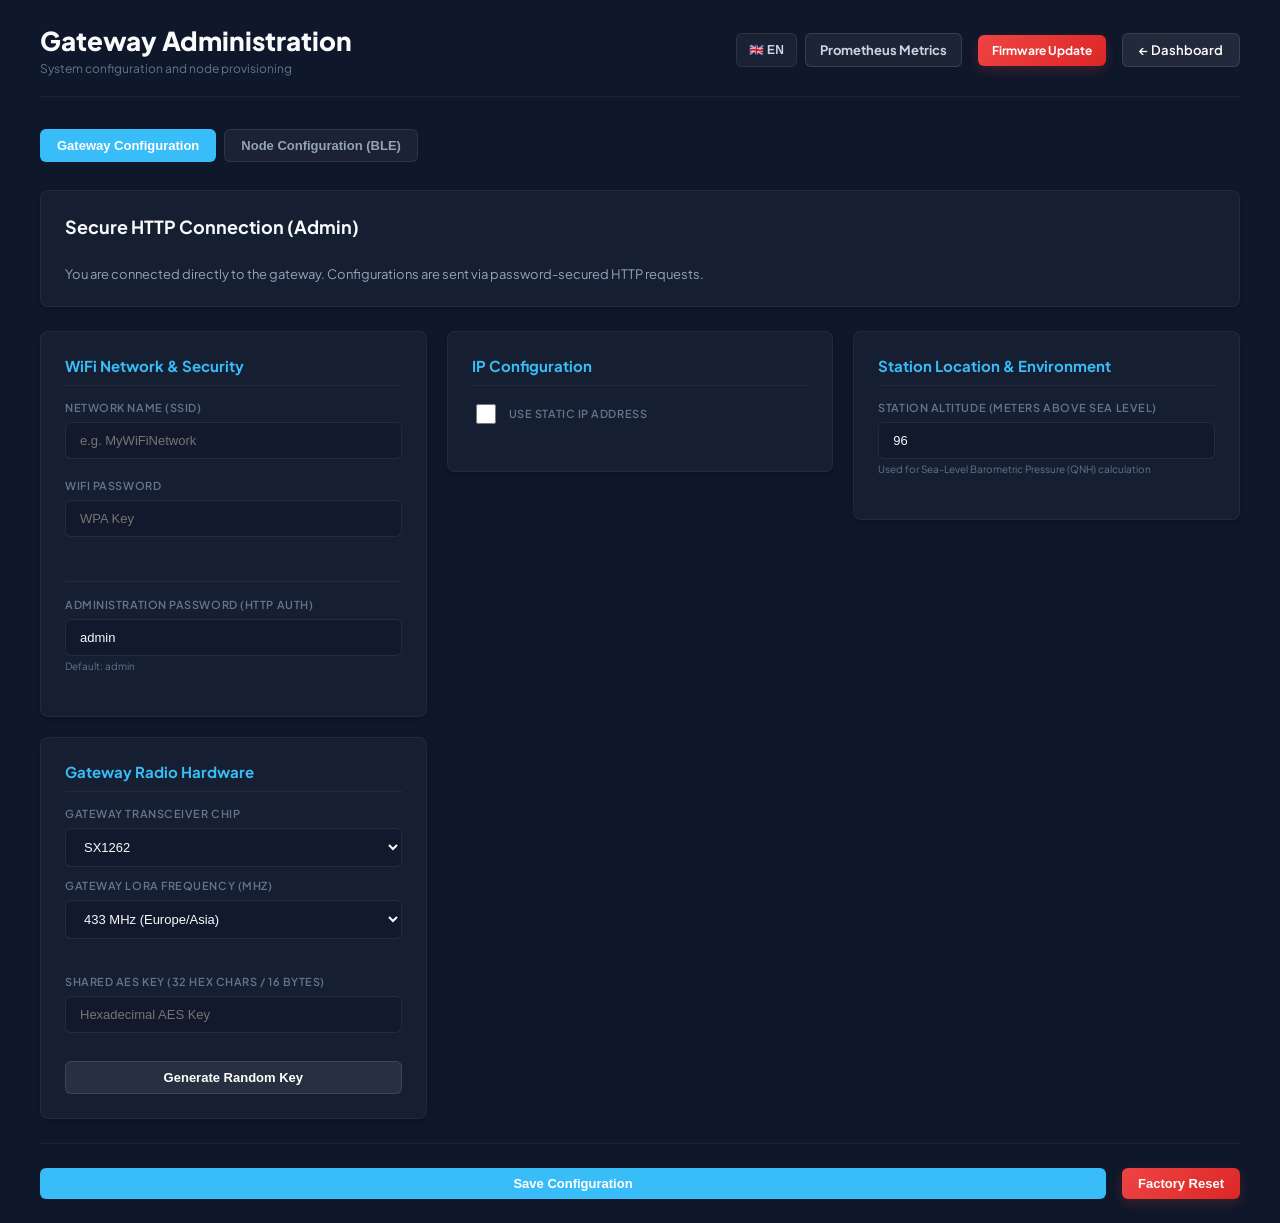
==== lora-gw/html/admin.html @ de44dc2b "refactor: overhaul LoRa gateway web interface and optimize node communication handling" ====
<!DOCTYPE html>
<html lang="en">
<head>
  <meta charset="UTF-8">
  <meta name="viewport" content="width=device-width, initial-scale=1.0">
  <title>Administration - LoRa Gateway</title>
  <link rel="stylesheet" href="style.css">
</head>
<body>
  <div class="container">
    <header>
      <div>
        <h1 data-i18n="admin_title">Gateway Administration</h1>
        <div style="font-size:12px; color:#64748b; margin-top:4px;" data-i18n="admin_subtitle">System configuration and node provisioning</div>
      </div>
      <div style="display:flex; align-items:center; gap:8px;">
        <button id="lang-toggle" class="btn-lang-toggle" title="Switch Language" onclick="toggleLanguage()">🇫🇷 FR</button>
        <a href="/metrics" class="btn-metrics" data-i18n="btn_metrics">Prometheus Metrics</a>
        <a href="/update" class="btn-update" data-i18n="btn_ota">Firmware Update</a>
        <a href="/" class="btn btn-secondary" style="margin-left:8px;" data-i18n="btn_back_dash">← Dashboard</a>
      </div>
    </header>

    <!-- Tab Navigation -->
    <div class="tabs">
      <button class="tab-btn active" id="tab-btn-gw-config" onclick="switchTab('gw-config')" data-i18n="tab_gw_config">Gateway Configuration</button>
      <button class="tab-btn" id="tab-btn-ble" onclick="switchTab('ble')" data-i18n="tab_node_config">Node Configuration (BLE)</button>
    </div>

    <!-- Gateway Configuration Tab -->
    <div id="tab-gw-config" class="tab-content active">
      <div id="gw-ble-security-notice" class="alert-notice hidden">
        <strong data-i18n="ble_notice_title">⚠️ Bluetooth disabled by browser (Security)</strong><br>
        <span data-i18n="ble_notice_desc">The browser requires a secure connection (HTTPS or localhost) to allow Bluetooth.<br>
        To use local BLE, open this page locally (double-click) or access the local IP via HTTP.</span>
      </div>

      <div id="gw-ble-container" style="margin-bottom: 24px;">
        <!-- BLE Gateway Connection -->
        <div class="stat-card">
          <h2 style="margin-top:0; font-size: 18px; font-weight: 700;" data-i18n="gw_ble_title">Bluetooth Low Energy Connection (Gateway)</h2>
          <p style="font-size: 13px; color: #94a3b8; margin-bottom: 16px;" data-i18n="gw_ble_desc">
            Put the gateway into config mode (press the BOOT button or start it without config; the blue LED will start flashing), then connect via local BLE below.
          </p>
          <div style="display: flex; gap: 16px; align-items: center;">
            <button type="button" class="btn" id="btn-gw-connect" data-i18n="btn_connect_gw">Connect to Gateway</button>
            <div style="display: flex; align-items: center; gap: 8px; font-size: 14px;">
              <span id="gw-status-dot" class="dot offline"></span>
              <span id="gw-status-text" style="font-weight:600; color:#ef4444;" data-i18n="status_disconnected">Disconnected</span>
            </div>
          </div>
        </div>
      </div>

      <!-- Gateway Configuration Form -->
      <form id="gw-config-form" class="hidden">
        <div id="gw-loading-banner" class="loading-banner hidden">
          <svg class="spinner-icon" viewBox="0 0 24 24" fill="none" stroke="currentColor" stroke-width="2.5" stroke-linecap="round" stroke-linejoin="round">
            <line x1="12" y1="2" x2="12" y2="6"/>
            <line x1="12" y1="18" x2="12" y2="22"/>
            <line x1="4.93" y1="4.93" x2="7.76" y2="7.76"/>
            <line x1="16.24" y1="16.24" x2="19.07" y2="19.07"/>
            <line x1="2" y1="12" x2="6" y2="12"/>
            <line x1="18" y1="12" x2="22" y2="12"/>
            <line x1="4.93" y1="19.07" x2="7.76" y2="16.24"/>
            <line x1="16.24" y1="7.76" x2="19.07" y2="4.93"/>
          </svg>
          <span data-i18n="fetching_gw_params">Fetching gateway configuration parameters...</span>
        </div>
        <div class="grid">
          <!-- WiFi and Auth -->
          <div class="stat-card">
            <h3 style="margin-top:0; font-size: 15px; font-weight: 700; color: #38bdf8; border-bottom:1px solid rgba(255,255,255,0.05); padding-bottom:10px; margin-bottom:15px;" data-i18n="gw_sec_wifi">WiFi Network & Security</h3>
            <div class="form-group">
              <label for="gw_wifi_ssid" data-i18n="gw_wifi_ssid">Network Name (SSID)</label>
              <input type="text" id="gw_wifi_ssid" required placeholder="e.g. MyWiFiNetwork">
            </div>
            <div class="form-group">
              <label for="gw_wifi_pass" data-i18n="gw_wifi_pass">WiFi Password</label>
              <input type="text" id="gw_wifi_pass" required placeholder="WPA Key">
            </div>
            <div class="form-group" style="margin-top:24px; border-top:1px solid rgba(255,255,255,0.05); padding-top:16px;">
              <label for="gw_admin_pass" data-i18n="gw_admin_pass">Administration Password (HTTP Auth)</label>
              <input type="text" id="gw_admin_pass" required placeholder="admin" value="admin">
              <span style="font-size:10px; color:#64748b; display:block; margin-top:4px;" data-i18n="gw_admin_default">Default: admin</span>
            </div>
          </div>

          <!-- IP Settings -->
          <div class="stat-card">
            <h3 style="margin-top:0; font-size: 15px; font-weight: 700; color: #38bdf8; border-bottom:1px solid rgba(255,255,255,0.05); padding-bottom:10px; margin-bottom:15px;" data-i18n="gw_sec_ip">IP Configuration</h3>
            <div class="form-group" style="display: flex; align-items: center; gap: 10px; margin-bottom: 20px;">
              <input type="checkbox" id="gw_use_static" style="width:20px; height:20px; cursor:pointer;">
              <label for="gw_use_static" style="margin-bottom:0; cursor:pointer;" data-i18n="gw_use_static">Use static IP address</label>
            </div>
            <div id="gw-static-ip-fields" style="display: none;">
              <div class="form-group">
                <label for="gw_local_ip" data-i18n="gw_local_ip">Local IP Address</label>
                <input type="text" id="gw_local_ip" placeholder="e.g. 192.168.1.100">
              </div>
              <div class="form-group">
                <label for="gw_gateway_ip" data-i18n="gw_gateway_ip">Default Gateway</label>
                <input type="text" id="gw_gateway_ip" placeholder="e.g. 192.168.1.1">
              </div>
              <div class="form-group">
                <label for="gw_subnet_mask" data-i18n="gw_subnet_mask">Subnet Mask</label>
                <input type="text" id="gw_subnet_mask" placeholder="e.g. 255.255.255.0">
              </div>
            </div>
          </div>

          <!-- Location & Altitude -->
          <div class="stat-card">
            <h3 style="margin-top:0; font-size: 15px; font-weight: 700; color: #38bdf8; border-bottom:1px solid rgba(255,255,255,0.05); padding-bottom:10px; margin-bottom:15px;" data-i18n="gw_sec_loc">Station Location & Environment</h3>
            <div class="form-group">
              <label for="gw_station_alt" data-i18n="gw_station_alt">Station Altitude (meters above sea level)</label>
              <input type="number" id="gw_station_alt" min="0" max="9000" placeholder="e.g. 96" value="96" required>
              <span style="font-size:10px; color:#64748b; display:block; margin-top:4px;" data-i18n="gw_station_alt_desc">Used for Sea-Level Barometric Pressure (QNH) calculation</span>
            </div>
          </div>

          <!-- Gateway Hardware & Radio Card -->
          <div class="stat-card">
            <h3 style="margin-top:0; font-size: 15px; font-weight: 700; color: #38bdf8; border-bottom:1px solid rgba(255,255,255,0.05); padding-bottom:10px; margin-bottom:15px;" data-i18n="gw_sec_hw">Gateway Radio Hardware</h3>
            <div class="form-group" style="margin-bottom:12px;">
              <label for="gw_lora_chip" data-i18n="gw_lora_chip">Gateway Transceiver Chip</label>
              <select id="gw_lora_chip" required>
                <option value="2">SX1262</option>
                <option value="1">SX1278</option>
              </select>
            </div>
            <div class="form-group">
              <label for="gw_lora_freq" data-i18n="gw_lora_freq">Frequency (MHz)</label>
              <select id="gw_lora_freq" required>
                <option value="433.0">433 MHz (Europe/Asia)</option>
                <option value="868.0">868 MHz (Europe)</option>
                <option value="915.0">915 MHz (Americas)</option>
              </select>
            </div>
            <div class="form-group" style="margin-top:16px;">
              <label for="gw_aes_key" data-i18n="gw_aes_key">Shared AES Key (32 hex chars / 16 bytes)</label>
              <input type="text" id="gw_aes_key" maxlength="32" minlength="32" required placeholder="Hexadecimal AES Key">
            </div>
            <button type="button" class="btn btn-secondary" onclick="generateRandomGwKey()" style="width:100%; margin-top:8px;" data-i18n="btn_gen_key">Generate Random Key</button>
          </div>
        </div>

        <div style="display: flex; gap: 16px; margin-top: 24px; border-top: 1px solid rgba(255,255,255,0.05); padding-top: 24px;">
          <input type="submit" value="Save Configuration" id="btn-save-gw-submit" class="btn" style="flex: 1;">
          <button type="button" class="btn btn-danger" id="btn-gw-reset" data-i18n="btn_factory_reset">Factory Reset</button>
        </div>
      </form>
    </div>

    <!-- Node Configuration Tab (BLE) -->
    <div id="tab-ble" class="tab-content">
      <div id="ble-security-notice" class="alert-notice hidden">
        <strong data-i18n="ble_notice_title">⚠️ Bluetooth disabled by browser (Security)</strong><br>
        <span data-i18n="ble_notice_desc">The browser requires a secure connection (HTTPS or localhost) to allow Bluetooth.<br>
        To use local BLE, open this page locally (double-click) or access the local IP via HTTP.</span>
      </div>

      <div id="ble-container">
        <!-- BLE Node Connection -->
        <div class="stat-card" style="margin-bottom: 24px;">
          <h2 style="margin-top:0; font-size: 18px; font-weight: 700;" data-i18n="node_ble_title">Bluetooth Low Energy Connection (Node)</h2>
          <p style="font-size: 13px; color: #94a3b8; margin-bottom: 16px;" data-i18n="node_ble_desc">
            Put the LoRa node into configuration mode (by pressing the BOOT button once; the blue LED will start flashing), then connect below.
          </p>
          <div style="display: flex; gap: 16px; align-items: center;">
            <button type="button" class="btn" id="btn-connect" data-i18n="btn_connect_node">Connect to Node</button>
            <div style="display: flex; align-items: center; gap: 8px; font-size: 14px;">
              <span id="status-dot" class="dot offline"></span>
              <span id="status-text" style="font-weight:600; color:#ef4444;" data-i18n="status_disconnected">Disconnected</span>
            </div>
          </div>
        </div>

        <!-- Node Configuration Form -->
        <form id="config-form" class="hidden">
          <div id="node-loading-banner" class="loading-banner hidden">
            <svg class="spinner-icon" viewBox="0 0 24 24" fill="none" stroke="currentColor" stroke-width="2.5" stroke-linecap="round" stroke-linejoin="round">
              <line x1="12" y1="2" x2="12" y2="6"/>
              <line x1="12" y1="18" x2="12" y2="22"/>
              <line x1="4.93" y1="4.93" x2="7.76" y2="7.76"/>
              <line x1="16.24" y1="16.24" x2="19.07" y2="19.07"/>
              <line x1="2" y1="12" x2="6" y2="12"/>
              <line x1="18" y1="12" x2="22" y2="12"/>
              <line x1="4.93" y1="19.07" x2="7.76" y2="16.24"/>
              <line x1="16.24" y1="7.76" x2="19.07" y2="4.93"/>
            </svg>
            <span data-i18n="fetching_node_params">Connecting & fetching node parameters over Bluetooth...</span>
          </div>
          <div class="grid">
            <!-- Node Identity Card -->
            <div class="stat-card">
              <h3 style="margin-top:0; font-size: 15px; font-weight: 700; color: #38bdf8; border-bottom:1px solid rgba(255,255,255,0.05); padding-bottom:10px; margin-bottom:15px;" data-i18n="node_sec_identity">Node Identity</h3>
              <div class="form-group">
                <label for="node_id" data-i18n="node_id">Unique Node ID</label>
                <input type="number" id="node_id" min="1" max="254" required>
              </div>
              <div class="form-group">
                <label for="node_name" data-i18n="node_name">Node Name</label>
                <input type="text" id="node_name" maxlength="15" placeholder="e.g. LivingRoom" required>
              </div>
              <div class="form-group">
                <label for="tx_interval" data-i18n="tx_interval">Transmission Interval (sec)</label>
                <input type="number" id="tx_interval" min="5" max="3600" required>
              </div>
            </div>

            <!-- LoRa Radio Settings Card -->
            <div class="stat-card">
              <h3 style="margin-top:0; font-size: 15px; font-weight: 700; color: #38bdf8; border-bottom:1px solid rgba(255,255,255,0.05); padding-bottom:10px; margin-bottom:15px;" data-i18n="node_sec_radio">LoRa Radio Settings</h3>
              <div class="form-group" style="margin-bottom:12px;">
                <label for="lora_chip" data-i18n="lora_chip">LoRa Radio Chip</label>
                <select id="lora_chip" required>
                  <option value="2">SX1262</option>
                  <option value="1">SX1278</option>
                </select>
              </div>
              <div style="display: grid; grid-template-columns: 1fr 1fr; gap: 12px;">
                <div class="form-group">
                  <label for="lora_freq" data-i18n="lora_freq">Frequency (MHz)</label>
                  <select id="lora_freq" required>
                    <option value="433.0">433 MHz (Europe/Asia)</option>
                    <option value="868.0">868 MHz (Europe)</option>
                    <option value="915.0">915 MHz (Americas)</option>
                  </select>
                </div>
                <div class="form-group">
                  <label for="lora_bw" data-i18n="lora_bw">Bandwidth (kHz)</label>
                  <select id="lora_bw" required>
                    <option value="7.8">7.8</option>
                    <option value="10.4">10.4</option>
                    <option value="15.6">15.6</option>
                    <option value="20.8">20.8</option>
                    <option value="31.25">31.25</option>
                    <option value="41.7">41.7</option>
                    <option value="62.5">62.5</option>
                    <option value="125.0">125.0</option>
                    <option value="250.0">250.0</option>
                    <option value="500.0">500.0</option>
                  </select>
                </div>
              </div>
              <div style="display: grid; grid-template-columns: 1fr 1fr; gap: 12px;">
                <div class="form-group">
                  <label for="lora_sf" data-i18n="lora_sf">Spreading Factor (SF)</label>
                  <input type="number" id="lora_sf" min="6" max="12" required>
                </div>
                <div class="form-group">
                  <label for="lora_cr" data-i18n="lora_cr">Coding Rate (CR)</label>
                  <input type="number" id="lora_cr" min="5" max="8" required>
                </div>
              </div>
              <div style="display: grid; grid-template-columns: 1fr 1fr; gap: 12px;">
                <div class="form-group">
                  <label for="lora_sync" data-i18n="lora_sync">Sync Word (Hex)</label>
                  <input type="text" id="lora_sync" required>
                </div>
                <div class="form-group">
                  <label for="lora_power" data-i18n="lora_power">TX Power (dBm)</label>
                  <input type="number" id="lora_power" min="2" max="20" required>
                </div>
              </div>
              <div class="form-group">
                <label for="lora_preamble" data-i18n="lora_preamble">LoRa Preamble</label>
                <input type="number" id="lora_preamble" min="6" max="65535" required>
              </div>
            </div>

            <!-- AES and OTA Updates Card -->
            <div class="stat-card">
              <h3 style="margin-top:0; font-size: 15px; font-weight: 700; color: #38bdf8; border-bottom:1px solid rgba(255,255,255,0.05); padding-bottom:10px; margin-bottom:15px;" data-i18n="node_sec_security">Node Security & Update</h3>
              <div class="form-group">
                <label for="aes_key" data-i18n="node_aes_key">Shared AES Key (32 hex chars / 16 bytes)</label>
                <input type="text" id="aes_key" maxlength="32" minlength="32" required placeholder="AES Encryption Key">
              </div>
              <button type="button" class="btn btn-secondary" onclick="generateRandomKey()" style="width:100%; margin-bottom: 20px;" data-i18n="btn_gen_key">Generate Random Key</button>

              <div style="border-top: 1px solid rgba(255,255,255,0.05); padding-top: 16px;">
                <h4 style="margin-top:0; font-size: 13px; color:#f8fafc; font-weight:700;" data-i18n="node_ota_title">Node OTA Update</h4>
                <div class="form-group" style="margin-top:12px;">
                  <label for="ota-file" class="custom-file-upload" style="text-align:center;" data-i18n="label_choose_fw">Choose firmware (.bin)</label>
                  <input type="file" id="ota-file" accept=".bin">
                  <div id="ota-file-name" class="file-name" data-i18n="no_file_selected">No file selected</div>
                </div>
                <button type="button" class="btn btn-success" id="btn-start-ota" style="display:none; width:100%; margin-top:8px;" data-i18n="btn_start_ota">Start OTA Update</button>
                
                <!-- OTA Progress Bar -->
                <div id="ota-progress-container" style="display:none; margin-top: 16px;">
                  <div style="display:flex; justify-content:space-between; font-size:12px; margin-bottom:6px;">
                    <span id="ota-status-label" style="color:#94a3b8;" data-i18n="uploading_file">Uploading file...</span>
                    <span id="ota-percent" style="font-weight:700; color:#38bdf8;">0%</span>
                  </div>
                  <div style="background:rgba(0,0,0,0.3); border-radius:10px; height:8px; overflow:hidden;">
                    <div id="ota-bar" style="background:linear-gradient(90deg, #38bdf8, #818cf8); width:0%; height:100%; transition:width 0.1s;"></div>
                  </div>
                </div>
              </div>
            </div>
          </div>

          <div style="display: flex; gap: 16px; margin-top: 24px; border-top: 1px solid rgba(255,255,255,0.05); padding-top: 24px;">
            <input type="submit" value="Save Node Configuration" id="btn-save-node-submit" class="btn" style="flex: 1;">
            <button type="button" class="btn btn-secondary" id="btn-fetch-logs" onclick="fetchNodeLogs()" data-i18n="btn_fetch_logs">Fetch Diagnostic Logs 📋</button>
            <button type="button" class="btn btn-danger" id="btn-reset" data-i18n="btn_reset_node">Factory Reset Node</button>
          </div>
          <div id="node-log-container" style="display:none; margin-top:20px;" class="stat-card">
            <h3 style="margin-top:0; font-size:14px; color:#38bdf8;" data-i18n="node_logs_title">Node Diagnostic Logs (BLE)</h3>
            <pre id="node-log-console" style="background:#0f172a; color:#34d399; padding:12px; border-radius:10px; font-family:monospace; font-size:11px; max-height:160px; overflow-y:auto; margin:0; border:1px solid #1e293b;"></pre>
          </div>
        </form>
      </div>
    </div>
  </div>

  <script>
    const translations = {
      en: {
        admin_title: "Gateway Administration",
        admin_subtitle: "System configuration and node provisioning",
        btn_metrics: "Prometheus Metrics",
        btn_ota: "Firmware Update",
        btn_back_dash: "← Dashboard",
        tab_gw_config: "Gateway Configuration",
        tab_node_config: "Node Configuration (BLE)",
        ble_notice_title: "⚠️ Bluetooth disabled by browser (Security)",
        ble_notice_desc: "The browser requires a secure connection (HTTPS or localhost) to allow Bluetooth.<br>To use local BLE, open this page locally (double-click) or access the local IP via HTTP.",
        gw_ble_title: "Bluetooth Low Energy Connection (Gateway)",
        gw_ble_desc: "Put the gateway into config mode (press the BOOT button or start it without config; the blue LED will start flashing), then connect via local BLE below.",
        btn_connect_gw: "Connect to Gateway",
        btn_disconnect: "Disconnect",
        status_disconnected: "Disconnected",
        status_connected: "Connected",
        status_searching: "Searching...",
        status_reading: "Reading parameters...",
        fetching_gw_params: "Fetching gateway configuration parameters...",
        gw_sec_wifi: "WiFi Network & Security",
        gw_wifi_ssid: "Network Name (SSID)",
        gw_wifi_pass: "WiFi Password",
        gw_admin_pass: "Administration Password (HTTP Auth)",
        gw_admin_default: "Default: admin",
        gw_sec_ip: "IP Configuration",
        gw_use_static: "Use static IP address",
        gw_local_ip: "Local IP Address",
        gw_gateway_ip: "Default Gateway",
        gw_subnet_mask: "Subnet Mask",
        gw_sec_loc: "Station Location & Environment",
        gw_station_alt: "Station Altitude (meters above sea level)",
        gw_station_alt_desc: "Used for Sea-Level Barometric Pressure (QNH) calculation",
        gw_sec_hw: "Gateway Radio Hardware",
        gw_lora_chip: "Gateway Transceiver Chip",
        gw_lora_freq: "Gateway LoRa Frequency (MHz)",
        gw_aes_key: "Shared AES Key (32 hex chars / 16 bytes)",
        btn_gen_key: "Generate Random Key",
        btn_save_gw: "Save Configuration",
        btn_factory_reset: "Factory Reset",
        node_ble_title: "Bluetooth Low Energy Connection (Node)",
        node_ble_desc: "Put the LoRa node into configuration mode (by pressing the BOOT button once; the blue LED will start flashing), then connect below.",
        btn_connect_node: "Connect to Node",
        fetching_node_params: "Connecting & fetching node parameters over Bluetooth...",
        node_sec_identity: "Node Identity",
        node_id: "Unique Node ID",
        node_name: "Node Name",
        tx_interval: "Transmission Interval (sec)",
        node_sec_radio: "LoRa Radio Settings",
        lora_chip: "LoRa Radio Chip",
        lora_freq: "Frequency (MHz)",
        lora_bw: "Bandwidth (kHz)",
        lora_sf: "Spreading Factor (SF)",
        lora_cr: "Coding Rate (CR)",
        lora_sync: "Sync Word (Hex)",
        lora_power: "TX Power (dBm)",
        lora_preamble: "LoRa Preamble",
        node_sec_security: "Node Security & Update",
        node_aes_key: "Shared AES Key (32 hex chars / 16 bytes)",
        node_ota_title: "Node OTA Update",
        label_choose_fw: "Choose firmware (.bin)",
        no_file_selected: "No file selected",
        btn_start_ota: "Start OTA Update",
        uploading_file: "Uploading file...",
        btn_save_node: "Save Node Configuration",
        btn_fetch_logs: "Fetch Diagnostic Logs 📋",
        btn_reset_node: "Factory Reset Node",
        node_logs_title: "Node Diagnostic Logs (BLE)",
        alert_reset_gw: "Are you sure you want to reset the gateway to factory default settings?",
        alert_reset_node: "Are you sure you want to reset the node?",
        alert_start_ota: "Start node OTA update?",
        alert_no_logs: "No log entries recorded on node yet.",
        alert_connect_first: "Please connect to the node via BLE first!",
        msg_fetching_logs: "Fetching logs from node..."
      },
      fr: {
        admin_title: "Administration Passerelle",
        admin_subtitle: "Configuration système et avitaillement des nœuds",
        btn_metrics: "Métriques Prometheus",
        btn_ota: "Mise à jour Firmware",
        btn_back_dash: "← Tableau de bord",
        tab_gw_config: "Configuration Passerelle",
        tab_node_config: "Configuration Nœud (BLE)",
        ble_notice_title: "⚠️ Bluetooth désactivé par le navigateur (Sécurité)",
        ble_notice_desc: "Le navigateur requiert une connexion sécurisée (HTTPS ou localhost) pour autoriser le Bluetooth.<br>Pour utiliser le BLE local, ouvrez cette page localement ou accédez à l'IP via HTTP.",
        gw_ble_title: "Connexion Bluetooth Low Energy (Passerelle)",
        gw_ble_desc: "Mettez la passerelle en mode config (appuyez sur le bouton BOOT ou démarrez sans config ; la LED bleue clignotera), puis connectez-vous via BLE ci-dessous.",
        btn_connect_gw: "Se connecter à la passerelle",
        btn_disconnect: "Déconnecter",
        status_disconnected: "Déconnecté",
        status_connected: "Connecté",
        status_searching: "Recherche...",
        status_reading: "Lecture des paramètres...",
        fetching_gw_params: "Récupération des paramètres de la passerelle...",
        gw_sec_wifi: "Réseau WiFi & Sécurité",
        gw_wifi_ssid: "Nom du réseau (SSID)",
        gw_wifi_pass: "Mot de passe WiFi",
        gw_admin_pass: "Mot de passe d'administration (Auth HTTP)",
        gw_admin_default: "Par défaut : admin",
        gw_sec_ip: "Configuration IP",
        gw_use_static: "Utiliser une adresse IP statique",
        gw_local_ip: "Adresse IP locale",
        gw_gateway_ip: "Passerelle par défaut",
        gw_subnet_mask: "Masque de sous-réseau",
        gw_sec_loc: "Localisation & Environnement de la station",
        gw_station_alt: "Altitude de la station (mètres au-dessus du niveau de la mer)",
        gw_station_alt_desc: "Utilisé pour le calcul de la pression barométrique au niveau de la mer (QNH)",
        gw_sec_hw: "Matériel Radio de la Passerelle",
        gw_lora_chip: "Puce émetteur-récepteur de la passerelle",
        gw_lora_freq: "Fréquence LoRa Passerelle (MHz)",
        gw_aes_key: "Clé AES partagée (32 caract. hex / 16 octets)",
        btn_gen_key: "Générer une clé aléatoire",
        btn_save_gw: "Enregistrer la configuration",
        btn_factory_reset: "Réinitialisation d'usine",
        node_ble_title: "Connexion Bluetooth Low Energy (Nœud)",
        node_ble_desc: "Mettez le nœud LoRa en mode configuration (en appuyant une fois sur le bouton BOOT ; la LED bleue clignotera), puis connectez-vous ci-dessous.",
        btn_connect_node: "Se connecter au Nœud",
        fetching_node_params: "Connexion et récupération des paramètres via Bluetooth...",
        node_sec_identity: "Identité du Nœud",
        node_id: "ID unique du Nœud",
        node_name: "Nom du Nœud",
        tx_interval: "Intervalle de transmission (sec)",
        node_sec_radio: "Paramètres Radio LoRa",
        lora_chip: "Puce Radio LoRa",
        lora_freq: "Fréquence (MHz)",
        lora_bw: "Largeur de bande (kHz)",
        lora_sf: "Facteur d'étalement (SF)",
        lora_cr: "Taux de codage (CR)",
        lora_sync: "Mot de synchro (Hex)",
        lora_power: "Puissance d'émission (dBm)",
        lora_preamble: "Préambule LoRa",
        node_sec_security: "Sécurité & Mise à jour du Nœud",
        node_aes_key: "Clé AES partagée (32 caract. hex / 16 octets)",
        node_ota_title: "Mise à jour OTA du Nœud",
        label_choose_fw: "Choisir le fichier firmware (.bin)",
        no_file_selected: "Aucun fichier sélectionné",
        btn_start_ota: "Démarrer la mise à jour OTA",
        uploading_file: "Envoi du fichier...",
        btn_save_node: "Enregistrer la configuration du nœud",
        btn_fetch_logs: "Récupérer les journaux de diagnostic 📋",
        btn_reset_node: "Réinitialisation d'usine du Nœud",
        node_logs_title: "Journaux de diagnostic du Nœud (BLE)",
        alert_reset_gw: "Voulez-vous vraiment réinitialiser la passerelle aux paramètres d'usine ?",
        alert_reset_node: "Voulez-vous vraiment réinitialiser le nœud aux paramètres d'usine ?",
        alert_start_ota: "Démarrer la mise à jour OTA du nœud ?",
        alert_no_logs: "Aucune entrée de journal enregistrée sur le nœud.",
        alert_connect_first: "Veuillez d'abord vous connecter au nœud via BLE !",
        msg_fetching_logs: "Récupération des journaux du nœud..."
      }
    };

    let currentLang = localStorage.getItem('lang') || (navigator.language && navigator.language.startsWith('fr') ? 'fr' : 'en');

    function t(key, params = {}) {
      const dict = translations[currentLang] || translations.en;
      let text = dict[key] || translations.en[key] || key;
      for (const [k, v] of Object.entries(params)) {
        text = text.replace(`{${k}}`, v);
      }
      return text;
    }

    function setLanguage(lang) {
      currentLang = lang;
      localStorage.setItem('lang', lang);
      document.documentElement.setAttribute('lang', lang);
      
      document.querySelectorAll('[data-i18n]').forEach(el => {
        const key = el.getAttribute('data-i18n');
        el.innerHTML = t(key);
      });
      
      const saveGwBtn = document.getElementById('btn-save-gw-submit');
      if (saveGwBtn) saveGwBtn.value = t('btn_save_gw');
      const saveNodeBtn = document.getElementById('btn-save-node-submit');
      if (saveNodeBtn) saveNodeBtn.value = t('btn_save_node');

      const btn = document.getElementById('lang-toggle');
      if (btn) btn.innerText = currentLang === 'fr' ? '🇫🇷 FR' : '🇬🇧 EN';
    }

    function toggleLanguage() {
      setLanguage(currentLang === 'fr' ? 'en' : 'fr');
    }

    // --- NIMBLE DATAPIPE TRANSPORT CLASS ---
    class NimBLEDataPipe {
      constructor(serviceUuid, charUuid) {
        this.serviceUuid = serviceUuid.toLowerCase();
        this.charUuid = charUuid.toLowerCase();
        this.device = null;
        this.characteristic = null;
        this.rxBuffer = new Uint8Array(0);
        this.expectedLen = 0;
        this.expectedType = 0;
        this.headerReceived = false;

        this.onJsonCallback = null;
        this.onBinaryCallback = null;
        this.onDisconnectCallback = null;
      }

      setOnJson(callback) { this.onJsonCallback = callback; }
      setOnBinary(callback) { this.onBinaryCallback = callback; }
      setOnDisconnect(callback) { this.onDisconnectCallback = callback; }

      isConnected() {
        return this.device && this.device.gatt.connected;
      }

      async connect(namePrefix = "ESP32-LoRa") {
        this.device = await navigator.bluetooth.requestDevice({
          filters: [{ namePrefix: namePrefix }],
          optionalServices: [this.serviceUuid]
        });

        this.device.addEventListener('gattserverdisconnected', () => {
          this.handleDisconnect();
        });

        const server = await this.device.gatt.connect();
        const service = await server.getPrimaryService(this.serviceUuid);
        this.characteristic = await service.getCharacteristic(this.charUuid);

        await this.characteristic.startNotifications();
        this.characteristic.addEventListener('characteristicvaluechanged', (event) => this.handleReceive(event));
      }

      async disconnect() {
        if (this.isConnected()) {
          await this.device.gatt.disconnect();
        }
      }

      handleDisconnect() {
        this.characteristic = null;
        this.device = null;
        this.rxBuffer = new Uint8Array(0);
        this.headerReceived = false;
        if (this.onDisconnectCallback) {
          this.onDisconnectCallback();
        }
      }

      handleReceive(event) {
        const chunk = new Uint8Array(event.target.value.buffer);
        const tmp = new Uint8Array(this.rxBuffer.length + chunk.length);
        tmp.set(this.rxBuffer);
        tmp.set(chunk, this.rxBuffer.length);
        this.rxBuffer = tmp;

        if (!this.headerReceived && this.rxBuffer.length >= 3) {
          this.expectedType = this.rxBuffer[0];
          this.expectedLen = this.rxBuffer[1] | (this.rxBuffer[2] << 8);
          this.rxBuffer = this.rxBuffer.slice(3);
          this.headerReceived = true;
        }

        if (this.headerReceived && this.rxBuffer.length >= this.expectedLen) {
          const payload = this.rxBuffer.slice(0, this.expectedLen);
          if (this.expectedType === 0x00) {
            const text = new TextDecoder().decode(payload);
            try {
              const json = JSON.parse(text);
              if (this.onJsonCallback) this.onJsonCallback(json);
            } catch (e) {
              console.error("Error parsing JSON:", e);
            }
          } else {
            if (this.onBinaryCallback) this.onBinaryCallback(this.expectedType, payload);
          }
          this.rxBuffer = new Uint8Array(0);
          this.headerReceived = false;
        }
      }

      async sendJson(obj) {
        if (!this.characteristic) return;
        const text = JSON.stringify(obj);
        const payload = new TextEncoder().encode(text);
        const len = payload.length;

        const buffer = new Uint8Array(3 + len);
        buffer[0] = 0x00;
        buffer[1] = len & 0xFF;
        buffer[2] = (len >> 8) & 0xFF;
        buffer.set(payload, 3);

        await this.characteristic.writeValueWithResponse(buffer);
      }

      async sendBinary(type, payload) {
        if (!this.characteristic) return;
        const len = payload.length;
        const buffer = new Uint8Array(3 + len);
        buffer[0] = type;
        buffer[1] = len & 0xFF;
        buffer[2] = (len >> 8) & 0xFF;
        buffer.set(payload, 3);

        await this.characteristic.writeValueWithResponse(buffer);
      }
    }

    const log = (msg, type = '') => {
      console.log(`[Admin] ${msg}`);
    };

    // --- TAB LOGIC ---
    const switchTab = (tabId) => {
      document.querySelectorAll('.tab-btn').forEach(btn => btn.classList.remove('active'));
      document.querySelectorAll('.tab-content').forEach(content => content.classList.remove('active'));
      if (tabId === 'gw-config') {
        document.getElementById('tab-btn-gw-config').classList.add('active');
        document.getElementById('tab-gw-config').classList.add('active');
      } else if (tabId === 'ble') {
        document.getElementById('tab-btn-ble').classList.add('active');
        document.getElementById('tab-ble').classList.add('active');
      }
    };

    // --- BLUETOOTH SECURITY CONTEXT CHECK ---
    if (!window.isSecureContext) {
      document.getElementById('ble-security-notice').classList.remove('hidden');
      document.getElementById('gw-ble-security-notice').classList.remove('hidden');
    }

    // --- GATEWAY CONFIGURATION ---
    const GW_SERVICE_UUID = "f1e00003-c32a-4b28-86c7-67ab6b5d7a9f";
    const GW_CHAR_UUID = "f1e00004-c32a-4b28-86c7-67ab6b5d7a9f";

    const gwPipe = new NimBLEDataPipe(GW_SERVICE_UUID, GW_CHAR_UUID);
    const btnGwConnect = document.getElementById('btn-gw-connect');
    const gwStatusDot = document.getElementById('gw-status-dot');
    const gwStatusText = document.getElementById('gw-status-text');
    const gwConfigForm = document.getElementById('gw-config-form');

    window.generateRandomGwKey = () => {
      const chars = '0123456789abcdef';
      let key = '';
      for (let i = 0; i < 32; i++) {
        key += chars[Math.floor(Math.random() * 16)];
      }
      document.getElementById('gw_aes_key').value = key;
    };

    const gwUseStatic = document.getElementById('gw_use_static');
    const gwStaticIpFields = document.getElementById('gw-static-ip-fields');
    const updateGwStaticFieldsVisibility = () => {
      if (gwUseStatic.checked) {
        gwStaticIpFields.style.display = 'block';
        document.getElementById('gw_local_ip').setAttribute('required', 'true');
        document.getElementById('gw_gateway_ip').setAttribute('required', 'true');
        document.getElementById('gw_subnet_mask').setAttribute('required', 'true');
      } else {
        gwStaticIpFields.style.display = 'none';
        document.getElementById('gw_local_ip').removeAttribute('required');
        document.getElementById('gw_gateway_ip').removeAttribute('required');
        document.getElementById('gw_subnet_mask').removeAttribute('required');
      }
    };
    gwUseStatic.addEventListener('change', updateGwStaticFieldsVisibility);

    const isHttpMode = window.location.protocol !== 'file:' && 
                       window.location.hostname !== '' && 
                       window.location.hostname !== 'localhost' && 
                       window.location.hostname !== '127.0.0.1';

    if (isHttpMode) {
      // Hide BLE gateway connection in HTTP mode
      const bleCard = document.querySelector('#gw-ble-container > .stat-card');
      if (bleCard) {
        bleCard.innerHTML = `
          <h2 style="margin-top:0; font-size: 18px; font-weight: 700;">Secure HTTP Connection (Admin)</h2>
          <p style="font-size: 13px; color: #94a3b8; margin-bottom: 0;">
            You are connected directly to the gateway. Configurations are sent via password-secured HTTP requests.
          </p>
        `;
      }
      gwConfigForm.classList.remove('hidden');

      const loadConfigHttp = async () => {
        try {
          const res = await fetch('/api/gw_config');
          const json = await res.json();
          const formatFreq = (f) => parseFloat(f || 433.0).toFixed(1);
          document.getElementById('gw_wifi_ssid').value = json.wifi_ssid || '';
          document.getElementById('gw_wifi_pass').value = json.wifi_pass || '';
          document.getElementById('gw_admin_pass').value = json.admin_pass || '';
          document.getElementById('gw_use_static').checked = !!json.use_static;
          document.getElementById('gw_local_ip').value = json.local_ip || '';
          document.getElementById('gw_gateway_ip').value = json.gateway_ip || '';
          document.getElementById('gw_subnet_mask').value = json.subnet_mask || '';
          document.getElementById('gw_lora_chip').value = json.lora_chip || 2;
          document.getElementById('gw_lora_freq').value = formatFreq(json.lora_freq);
          document.getElementById('gw_aes_key').value = json.aes_key || '';
          document.getElementById('gw_station_alt').value = localStorage.getItem('station_altitude') || '96';
          updateGwStaticFieldsVisibility();
        } catch (e) {
          log(`HTTP load error: ${e.message}`, "error");
        }
      };
      loadConfigHttp();
    }

    gwPipe.setOnJson((json) => {
      if (json.aes_key) {
        const formatFreq = (f) => parseFloat(f || 433.0).toFixed(1);
        document.getElementById('gw_wifi_ssid').value = json.wifi_ssid || '';
        document.getElementById('gw_wifi_pass').value = json.wifi_pass || '';
        document.getElementById('gw_admin_pass').value = json.admin_pass || '';
        document.getElementById('gw_use_static').checked = !!json.use_static;
        document.getElementById('gw_local_ip').value = json.local_ip || '';
        document.getElementById('gw_gateway_ip').value = json.gateway_ip || '';
        document.getElementById('gw_subnet_mask').value = json.subnet_mask || '';
        document.getElementById('gw_lora_chip').value = json.lora_chip || 2;
        document.getElementById('gw_lora_freq').value = formatFreq(json.lora_freq);
        document.getElementById('gw_aes_key').value = json.aes_key || '';
        document.getElementById('gw_station_alt').value = localStorage.getItem('station_altitude') || '96';
        updateGwStaticFieldsVisibility();

        document.getElementById('gw-loading-banner').classList.add('hidden');
        gwStatusDot.className = "dot";
        gwStatusText.innerText = "Connected";
        gwStatusText.style.color = "#10b981";
      } else if (json.status === 'saved') {
        alert("Configuration saved via BLE! The gateway will reboot.");
      } else if (json.status === 'reseted') {
        alert("Gateway configuration reset to factory defaults!");
      }
    });

    gwPipe.setOnDisconnect(() => {
      gwStatusDot.className = "dot offline";
      gwStatusText.innerText = "Disconnected";
      gwStatusText.style.color = "#ef4444";
      btnGwConnect.innerText = "Connect to Gateway";
      document.getElementById('gw-loading-banner').classList.add('hidden');
      if (!isHttpMode) gwConfigForm.classList.add('hidden');
    });

    btnGwConnect.addEventListener('click', async () => {
      if (gwPipe.isConnected()) {
        await gwPipe.disconnect();
        return;
      }
      try {
        gwStatusDot.className = "dot warning";
        gwStatusText.innerText = "Searching...";
        gwStatusText.style.color = "#f59e0b";
        await gwPipe.connect("ESP32-LoRa-Gateway");
        btnGwConnect.innerText = "Disconnect";
        gwConfigForm.classList.remove('hidden');

        document.getElementById('gw-loading-banner').classList.remove('hidden');
        gwStatusDot.className = "dot warning";
        gwStatusText.innerText = "Reading parameters...";
        gwStatusText.style.color = "#f59e0b";

        await gwPipe.sendJson({ cmd: "get_gw_config" });
      } catch (err) {
        log(`Connection error: ${err.message}`, "error");
        gwPipe.handleDisconnect();
      }
    });

    gwConfigForm.addEventListener('submit', async (e) => {
      e.preventDefault();
      localStorage.setItem('station_altitude', document.getElementById('gw_station_alt').value || '96');
      const payload = {
        wifi_ssid: document.getElementById('gw_wifi_ssid').value.trim(),
        wifi_pass: document.getElementById('gw_wifi_pass').value.trim(),
        admin_pass: document.getElementById('gw_admin_pass').value.trim(),
        use_static: document.getElementById('gw_use_static').checked,
        local_ip: document.getElementById('gw_local_ip').value.trim(),
        gateway_ip: document.getElementById('gw_gateway_ip').value.trim(),
        subnet_mask: document.getElementById('gw_subnet_mask').value.trim(),
        lora_chip: parseInt(document.getElementById('gw_lora_chip').value),
        lora_freq: parseFloat(document.getElementById('gw_lora_freq').value),
        aes_key: document.getElementById('gw_aes_key').value.trim()
      };

      if (isHttpMode && !gwPipe.isConnected()) {
        try {
          const res = await fetch('/api/gw_config', {
            method: 'POST',
            headers: { 'Content-Type': 'application/json' },
            body: JSON.stringify(payload)
          });
          const json = await res.json();
          if (json.status === 'saved') {
            alert("Configuration saved! The gateway will reboot.");
          } else {
            alert("Error saving configuration.");
          }
        } catch (err) {
          alert(`Send error: ${err.message}`);
        }
      } else {
        payload.cmd = "set_gw_config";
        await gwPipe.sendJson(payload);
      }
    });

    document.getElementById('btn-gw-reset').addEventListener('click', async () => {
      if (!confirm("Are you sure you want to reset the gateway to factory default settings?")) return;
      if (isHttpMode && !gwPipe.isConnected()) {
        try {
          const res = await fetch('/api/gw_reset', { method: 'POST' });
          const json = await res.json();
          if (json.status === 'reseted') {
            alert("Configuration reset successfully! The gateway is rebooting.");
          }
        } catch (e) {
          alert(`Error: ${e.message}`);
        }
      } else {
        await gwPipe.sendJson({ cmd: "reset_gw_config" });
      }
    });

    // --- NODE BLE CONFIGURATION ---
    const SERVICE_UUID = "f1e00001-c32a-4b28-86c7-67ab6b5d7a9f";
    const CHAR_UUID = "f1e00002-c32a-4b28-86c7-67ab6b5d7a9f";

    const pipe = new NimBLEDataPipe(SERVICE_UUID, CHAR_UUID);
    const btnConnect = document.getElementById('btn-connect');
    const statusDot = document.getElementById('status-dot');
    const statusText = document.getElementById('status-text');
    const configForm = document.getElementById('config-form');

    const otaFileInput = document.getElementById('ota-file');
    const otaFileName = document.getElementById('ota-file-name');
    const btnStartOta = document.getElementById('btn-start-ota');
    const otaProgressContainer = document.getElementById('ota-progress-container');
    const otaStatusLabel = document.getElementById('ota-status-label');
    const otaPercent = document.getElementById('ota-percent');
    const otaBar = document.getElementById('ota-bar');

    window.generateRandomKey = () => {
      const chars = '0123456789abcdef';
      let key = '';
      for (let i = 0; i < 32; i++) {
        key += chars[Math.floor(Math.random() * 16)];
      }
      document.getElementById('aes_key').value = key;
    };

    pipe.setOnJson((json) => {
      if (json.aes_key) {
        document.getElementById('node_id').value = json.node_id;
        document.getElementById('node_name').value = json.node_name;
        document.getElementById('lora_freq').value = parseFloat(json.lora_freq || 433.0).toFixed(1);
        document.getElementById('lora_bw').value = json.lora_bw.toFixed(1);
        document.getElementById('lora_sf').value = json.lora_sf;
        document.getElementById('lora_cr').value = json.lora_cr;
        document.getElementById('lora_sync').value = '0x' + json.lora_sync.toString(16);
        document.getElementById('lora_power').value = json.lora_power;
        document.getElementById('lora_preamble').value = json.lora_preamble;
        document.getElementById('lora_chip').value = json.lora_chip || 2;
        document.getElementById('aes_key').value = json.aes_key;
        document.getElementById('tx_interval').value = json.tx_interval;

        document.getElementById('node-loading-banner').classList.add('hidden');
        statusDot.className = "dot";
        statusText.innerText = "Connected";
        statusText.style.color = "#10b981";
      } else if (json.cmd === 'node_logs') {
        const container = document.getElementById('node-log-container');
        const consoleEl = document.getElementById('node-log-console');
        container.style.display = 'block';
        if (json.logs && json.logs.length > 0) {
          consoleEl.innerText = json.logs.map(l => `[+${Math.round(l.t/1000)}s] ${l.msg}`).join('\n');
        } else {
          consoleEl.innerText = "No log entries recorded on node yet.";
        }
      } else if (json.status === 'saved') {
        alert("Configuration saved! The node will reboot.");
      } else if (json.status === 'reseted') {
        alert("The node has been reset to factory defaults.");
      } else if (json.status === 'ota_started') {
        startOtaTransfer();
      } else if (json.status === 'ota_error') {
        alert(`The node rejected the update: ${json.error}`);
        resetOtaUi();
      }
    });

    async function fetchNodeLogs() {
      if (!pipe.isConnected()) {
        alert("Please connect to the node via BLE first!");
        return;
      }
      document.getElementById('node-log-container').style.display = 'block';
      document.getElementById('node-log-console').innerText = 'Fetching logs from node...';
      await pipe.sendJson({ cmd: "get_logs" });
    }

    pipe.setOnDisconnect(() => {
      statusDot.className = "dot offline";
      statusText.innerText = "Disconnected";
      statusText.style.color = "#ef4444";
      btnConnect.innerText = "Connect to Node";
      document.getElementById('node-loading-banner').classList.add('hidden');
      configForm.classList.add('hidden');
      resetOtaUi();
    });

    btnConnect.addEventListener('click', async () => {
      if (pipe.isConnected()) {
        await pipe.disconnect();
        return;
      }
      try {
        statusDot.className = "dot warning";
        statusText.innerText = "Searching...";
        statusText.style.color = "#f59e0b";
        await pipe.connect("ESP32-LoRa");
        btnConnect.innerText = "Disconnect";
        configForm.classList.remove('hidden');

        document.getElementById('node-loading-banner').classList.remove('hidden');
        statusDot.className = "dot warning";
        statusText.innerText = "Reading parameters...";
        statusText.style.color = "#f59e0b";

        await pipe.sendJson({ cmd: "get_config" });
      } catch (err) {
        log(`Connection error: ${err.message}`, "error");
        pipe.handleDisconnect();
      }
    });

    configForm.addEventListener('submit', async (e) => {
      e.preventDefault();
      let syncStr = document.getElementById('lora_sync').value.trim();
      let syncVal = syncStr.startsWith('0x') || syncStr.startsWith('0X') ?
        parseInt(syncStr, 16) : parseInt(syncStr);

      const payload = {
        cmd: "set_config",
        node_id: parseInt(document.getElementById('node_id').value),
        node_name: document.getElementById('node_name').value.trim(),
        lora_freq: parseFloat(document.getElementById('lora_freq').value),
        lora_bw: parseFloat(document.getElementById('lora_bw').value),
        lora_sf: parseInt(document.getElementById('lora_sf').value),
        lora_cr: parseInt(document.getElementById('lora_cr').value),
        lora_sync: syncVal,
        lora_power: parseInt(document.getElementById('lora_power').value),
        lora_preamble: parseInt(document.getElementById('lora_preamble').value),
        lora_chip: parseInt(document.getElementById('lora_chip').value),
        aes_key: document.getElementById('aes_key').value.trim().toLowerCase(),
        tx_interval: parseInt(document.getElementById('tx_interval').value)
      };

      await pipe.sendJson(payload);
    });

    document.getElementById('btn-reset').addEventListener('click', async () => {
      if (!confirm("Are you sure you want to reset the node?")) return;
      await pipe.sendJson({ cmd: "reset_config" });
    });

    otaFileInput.addEventListener('change', () => {
      const file = otaFileInput.files[0];
      if (file) {
        otaFileName.innerText = file.name + ` (${(file.size / 1024).toFixed(1)} KB)`;
        btnStartOta.style.display = 'inline-block';
      } else {
        otaFileName.innerText = "No file selected";
        btnStartOta.style.display = 'none';
      }
    });

    btnStartOta.addEventListener('click', async () => {
      const file = otaFileInput.files[0];
      if (!file) return;
      if (!confirm("Start node OTA update?")) return;
      btnStartOta.disabled = true;
      otaFileInput.disabled = true;
      otaProgressContainer.style.display = 'block';
      otaStatusLabel.innerText = "Starting OTA...";
      otaPercent.innerText = "0%";
      otaBar.style.width = "0%";
      const reader = new FileReader();
      reader.onload = async (e) => {
        try {
          const arrayBuffer = e.target.result;
          const bytes = new Uint8Array(arrayBuffer);
          await pipe.sendJson({ cmd: "start_ota", size: bytes.length });
        } catch (err) {
          alert(`Error sending start_ota: ${err.message}`);
          resetOtaUi();
        }
      };
      reader.readAsArrayBuffer(file);
    });

    const startOtaTransfer = async () => {
      const file = otaFileInput.files[0];
      if (!file) return;
      const reader = new FileReader();
      reader.onload = async (e) => {
        try {
          const arrayBuffer = e.target.result;
          const bytes = new Uint8Array(arrayBuffer);
          const totalSize = bytes.length;
          const chunkSize = 480;
          let offset = 0;

          while (offset < totalSize) {
            const size = Math.min(chunkSize, totalSize - offset);
            const chunk = bytes.slice(offset, offset + size);
            await pipe.sendBinary(0x02, chunk);
            offset += size;
            const percent = Math.floor((offset / totalSize) * 100);
            otaPercent.innerText = `${percent}%`;
            otaBar.style.width = `${percent}%`;
            otaStatusLabel.innerText = `Sent: ${Math.round(offset / 1024)} / ${Math.round(totalSize / 1024)} KB`;
          }
          otaStatusLabel.innerText = "Finalizing and rebooting...";
        } catch (err) {
          if (offset >= totalSize) {
            otaStatusLabel.innerText = "Update successful! Rebooting...";
            alert("OTA update successful! The node is rebooting.");
            resetOtaUi();
          } else {
            alert(`Transfer error: ${err.message}`);
            resetOtaUi();
          }
        }
      };
      reader.readAsArrayBuffer(file);
    };

    const resetOtaUi = () => {
      btnStartOta.disabled = false;
      otaFileInput.disabled = false;
      btnStartOta.style.display = 'none';
      otaProgressContainer.style.display = 'none';
      otaFileName.innerText = t('no_file_selected');
      otaFileInput.value = "";
    };

    setLanguage(currentLang);
  </script>
</body>
</html>
---- lora-gw/html/style.css ----
@import url('https://fonts.googleapis.com/css2?family=Plus+Jakarta+Sans:wght@300;400;500;600;700;800&display=swap');

:root {
  --bg: #0f172a;
  --text: #f8fafc;
  --text-title: #ffffff;
  --text-h1: #f8fafc;
  --header-border: rgba(255, 255, 255, 0.05);
  --pill-bg: rgba(255, 255, 255, 0.05);
  --pill-border: rgba(255, 255, 255, 0.08);
  --pill-color: #cbd5e1;
  --card-bg: rgba(30, 41, 59, 0.5);
  --card-border-def: rgba(255, 255, 255, 0.05);
  --card-shadow: 0 4px 6px -1px rgba(0, 0, 0, 0.2);
  --val-color: #f8fafc;
  --label-color: #64748b;
  --divider-border: rgba(255, 255, 255, 0.05);
  --footer-border: rgba(255, 255, 255, 0.04);
  --footer-color: #64748b;
  --btn-bg: rgba(255, 255, 255, 0.06);
  --btn-border: rgba(255, 255, 255, 0.12);
  --btn-color: #f8fafc;
}

[data-theme="light"] {
  --bg: #F8FAFC;
  --text: #0F172A;
  --text-title: #0F172A;
  --text-h1: linear-gradient(135deg, #0F172A 0%, #334155 100%);
  --header-border: #E2E8F0;
  --pill-bg: #FFFFFF;
  --pill-border: #CBD5E1;
  --pill-color: #334155;
  --card-bg: #FFFFFF;
  --card-border-def: #E2E8F0;
  --card-shadow: 0 10px 30px -5px rgba(0, 0, 0, 0.06), 0 4px 12px -2px rgba(0, 0, 0, 0.03);
  --val-color: #0F172A;
  --label-color: #64748B;
  --divider-border: #F1F5F9;
  --footer-border: #E2E8F0;
  --footer-color: #64748B;
  --btn-bg: #FFFFFF;
  --btn-border: #CBD5E1;
  --btn-color: #0F172A;
}

/* Common Styles & CSS Tokens */
a {
  text-decoration: none;
}

body {
  font-family: 'Plus Jakarta Sans', system-ui, -apple-system, sans-serif;
  background: var(--bg);
  color: var(--text);
  margin: 0;
  padding: 24px;
  min-height: 100vh;
}

.container {
  max-width: 1200px;
  margin: 0 auto;
}

header {
  display: flex;
  justify-content: space-between;
  align-items: center;
  margin-bottom: 32px;
  border-bottom: 1px solid var(--header-border);
  padding-bottom: 20px;
}

h1 {
  font-size: 26px;
  font-weight: 800;
  background: var(--text-h1);
  -webkit-background-clip: text;
  -webkit-text-fill-color: transparent;
  margin: 0;
}

.header-status-bar {
  display: inline-flex;
  align-items: center;
  gap: 8px;
  background: var(--pill-bg);
  border: 1px solid var(--pill-border);
  padding: 4px 10px;
  border-radius: 6px;
  font-size: 12px;
  font-weight: 600;
  color: var(--pill-color);
  margin-top: 6px;
}

.status-item {
  display: inline-flex;
  align-items: center;
  gap: 5px;
}

.status-sep {
  opacity: 0.35;
  font-size: 10px;
}

.altitude-pill input::-webkit-inner-spin-button,
.altitude-pill input::-webkit-outer-spin-button {
  -webkit-appearance: none;
  margin: 0;
}

.altitude-pill input {
  -moz-appearance: textfield;
}

.pill-dot {
  width: 7px;
  height: 7px;
  border-radius: 50%;
  background: #10b981;
  box-shadow: 0 0 8px rgba(16, 185, 129, 0.6);
}

.header-actions {
  display: flex;
  align-items: center;
  gap: 8px;
}

.stat-card {
  background: var(--card-bg);
  backdrop-filter: blur(8px);
  border: 1px solid var(--card-border-def);
  border-radius: 8px;
  padding: 24px;
  display: flex;
  flex-direction: column;
  box-shadow: var(--card-shadow);
}

.gw-stat-card {
  background: rgba(17, 24, 39, 0.4);
  backdrop-filter: blur(24px);
  border: 1px solid rgba(255, 255, 255, 0.05);
  border-radius: 8px;
  padding: 16px 20px;
  display: flex;
  align-items: center;
  justify-content: space-between;
  box-shadow: 0 10px 25px -5px rgba(0, 0, 0, 0.3);
}

.stat-info {
  display: flex;
  flex-direction: column;
}

.stat-val {
  font-size: 22px;
  font-weight: 800;
  color: #ffffff;
  margin-top: 2px;
  letter-spacing: -0.01em;
}

.stat-label {
  font-size: 10px;
  color: #64748b;
  text-transform: uppercase;
  letter-spacing: 0.08em;
  font-weight: 700;
}



.signal-bars {
  display: flex;
  align-items: flex-end;
  gap: 3px;
  height: 18px;
}

.signal-bar {
  width: 4px;
  background: rgba(255, 255, 255, 0.15);
  border-radius: 2px;
}

.signal-bar.active {
  background: #38bdf8;
}

.signal-bar:nth-child(1) { height: 30%; }
.signal-bar:nth-child(2) { height: 50%; }
.signal-bar:nth-child(3) { height: 70%; }
.signal-bar:nth-child(4) { height: 100%; }

.grid {
  display: grid;
  grid-template-columns: repeat(auto-fit, minmax(320px, 1fr));
  gap: 20px;
  align-items: start;
}

/* Node Card Styling */
.node-card {
  background: var(--card-bg);
  backdrop-filter: blur(8px);
  border: 1px solid var(--card-border, var(--card-border-def));
  border-radius: 8px;
  padding: 24px;
  box-shadow: var(--card-shadow);
  transition: all 0.3s cubic-bezier(0.4, 0, 0.2, 1);
  display: flex;
  flex-direction: column;
  position: relative;
  overflow: hidden;
  box-sizing: border-box;
}

.node-card:hover {
  border-color: var(--card-border-hover, rgba(255, 255, 255, 0.15));
}

.node-card.offline {
  border-color: rgba(239, 68, 68, 0.15); /* Muted red border for offline nodes */
  background: var(--card-bg);
  opacity: 0.65;
}

.node-card.offline:hover {
  border-color: rgba(239, 68, 68, 0.35);
  opacity: 0.85;
}

.node-card.warning {
  border-color: rgba(245, 158, 11, 0.35);
}

.node-header {
  display: flex;
  justify-content: space-between;
  align-items: flex-start;
  margin-bottom: 4px;
}

.node-title-group {
  display: flex;
  flex-direction: column;
}

.node-name {
  font-size: 20px;
  font-weight: 800;
  color: var(--text-title);
  letter-spacing: -0.02em;
}

.node-badge {
  padding: 3px 8px;
  border-radius: 4px;
  font-size: 10px;
  font-weight: 700;
  letter-spacing: 0.05em;
  text-transform: uppercase;
  border: 1px solid transparent;
}

/* Metric Items inside Node Cards - 2 Column Aligned Grid */
.node-readings {
  display: grid;
  grid-template-columns: repeat(2, 1fr);
  gap: 16px 20px;
  padding: 16px 0;
  border-top: 1px solid var(--divider-border);
  margin-bottom: 12px;
}

.metric-item {
  display: flex;
  flex-direction: column;
  gap: 4px;
  min-width: 0;
}

.metric-value-wrapper {
  display: flex;
  align-items: center;
  gap: 8px;
}

.metric-icon {
  width: 18px;
  height: 18px;
  flex-shrink: 0;
}

.metric-icon.temp { color: #f43f5e; }
.metric-icon.hum { color: #0ea5e9; }
.metric-icon.press { color: #8b5cf6; }
.metric-icon.light { color: #f59e0b; }
.metric-icon.co2 { color: #10b981; }
.metric-icon.batt { color: #10b981; }

.metric-value {
  font-size: 22px;
  font-weight: 800;
  color: var(--val-color);
  letter-spacing: -0.02em;
}

.metric-unit {
  font-size: 13px;
  font-weight: 600;
  color: var(--label-color);
  margin-left: 2px;
}

.metric-label {
  font-size: 10px;
  color: var(--label-color);
  font-weight: 700;
  text-transform: uppercase;
  letter-spacing: 0.05em;
}

/* Radio & status info in card footer */
.node-footer {
  display: flex;
  flex-direction: column;
  gap: 10px;
  padding-top: 12px;
  border-top: 1px solid var(--footer-border);
  font-size: 11px;
  color: var(--footer-color);
}

.node-footer-simple {
  display: flex;
  align-items: center;
  justify-content: space-between;
  gap: 8px;
  font-size: 11px;
  color: var(--footer-color);
}

.footer-metric-simple {
  display: inline-flex;
  align-items: center;
  gap: 6px;
}

.footer-metric-simple b {
  color: var(--val-color);
}

.btn-diag-toggle {
  background: var(--btn-bg);
  border: 1px solid var(--btn-border);
  color: var(--pill-color);
  padding: 3px 8px;
  border-radius: 4px;
  font-size: 11px;
  font-weight: 600;
  cursor: pointer;
  display: inline-flex;
  align-items: center;
  gap: 4px;
  transition: all 0.15s ease;
}

.btn-diag-toggle:hover {
  background: rgba(255, 255, 255, 0.12);
  color: var(--text-title);
}

.node-diag-drawer {
  margin-top: 10px;
  padding: 10px 12px;
  background: rgba(0, 0, 0, 0.03);
  border: 1px solid var(--divider-border);
  border-radius: 6px;
  font-size: 11px;
}

[data-theme="dark"] .node-diag-drawer {
  background: rgba(0, 0, 0, 0.25);
}

.diag-grid {
  display: grid;
  grid-template-columns: repeat(2, 1fr);
  gap: 6px 12px;
}

.diag-item {
  display: flex;
  align-items: center;
  gap: 4px;
  color: var(--footer-color);
}

.diag-item b {
  color: var(--val-color);
}

.node-radio-icon {
  width: 14px;
  height: 14px;
  color: #64748b;
}

.stat-divider {
  color: rgba(255, 255, 255, 0.08);
  font-weight: bold;
}

.radio-badge {
  font-size: 8px;
  font-weight: 700;
  padding: 1px 5px;
  border-radius: 4px;
  text-transform: uppercase;
  letter-spacing: 0.03em;
  margin-left: 6px;
  display: inline-block;
}

.radio-badge.rssi-strong, .radio-badge.snr-clean {
  background: rgba(16, 185, 129, 0.1);
  color: #34d399;
  border: 1px solid rgba(16, 185, 129, 0.15);
}

.radio-badge.rssi-medium, .radio-badge.snr-noisy {
  background: rgba(245, 158, 11, 0.1);
  color: #fbbf24;
  border: 1px solid rgba(245, 158, 11, 0.15);
}

.radio-badge.rssi-weak, .radio-badge.snr-poor {
  background: rgba(239, 68, 68, 0.1);
  color: #f87171;
  border: 1px solid rgba(239, 68, 68, 0.15);
}

/* Status Indicator Dot with Pulse Animation */
.status-indicator {
  display: flex;
  align-items: center;
  gap: 8px;
}

.dot {
  width: 8px;
  height: 8px;
  border-radius: 50%;
  background: #10b981;
  box-shadow: 0 0 10px rgba(16, 185, 129, 0.8);
  position: relative;
}

.dot::after {
  content: '';
  position: absolute;
  top: 0;
  left: 0;
  width: 100%;
  height: 100%;
  border-radius: 50%;
  background: inherit;
  animation: dot-pulse 1.8s infinite ease-in-out;
}

.dot.offline {
  background: #ef4444;
  box-shadow: 0 0 10px rgba(239, 68, 68, 0.8);
}

.dot.warning {
  background: #f59e0b;
  box-shadow: 0 0 10px rgba(245, 158, 11, 0.8);
}

@keyframes dot-pulse {
  0% {
    transform: scale(1);
    opacity: 0.8;
  }
  100% {
    transform: scale(2.4);
    opacity: 0;
  }
}



/* Button & Nav Styles */
.header-btn, .btn-lang-toggle, .btn-theme-toggle {
  background: var(--pill-bg);
  color: var(--pill-color);
  border: 1px solid var(--pill-border);
  padding: 0 12px;
  height: 34px;
  border-radius: 6px;
  font-weight: 600;
  font-size: 12px;
  letter-spacing: 0.01em;
  cursor: pointer;
  display: inline-flex;
  align-items: center;
  justify-content: center;
  gap: 6px;
  transition: all 0.15s ease;
  backdrop-filter: blur(12px);
  white-space: nowrap;
  box-sizing: border-box;
  text-decoration: none !important;
}

.header-btn:hover, .btn-lang-toggle:hover, .btn-theme-toggle:hover {
  background: rgba(255, 255, 255, 0.12);
  border-color: rgba(255, 255, 255, 0.22);
  color: var(--text-title);
  transform: translateY(-1px);
}

[data-theme="light"] .header-btn, [data-theme="light"] .btn-lang-toggle, [data-theme="light"] .btn-theme-toggle {
  background: #ffffff;
  border: 1px solid #cbd5e1;
  color: #334155;
}

[data-theme="light"] .header-btn:hover, [data-theme="light"] .btn-lang-toggle:hover, [data-theme="light"] .btn-theme-toggle:hover {
  background: #f8fafc;
  border-color: #94a3b8;
  color: #0f172a;
}

.header-btn.btn-primary {
  background: #0284c7;
  color: #ffffff !important;
  border: 1px solid #0369a1;
  box-shadow: 0 2px 6px rgba(2, 132, 199, 0.25);
}

.header-btn.btn-primary:hover {
  background: #0369a1;
  border-color: #075985;
}

.header-btn.btn-icon-only {
  padding: 0 10px;
}

.header-btn:active, .btn-lang-toggle:active, .btn-theme-toggle:active {
  transform: translateY(0);
}

.btn-update {
  background: linear-gradient(135deg, #ef4444 0%, #dc2626 100%);
  color: white;
  border: none;
  padding: 8px 14px;
  border-radius: 6px;
  font-weight: 700;
  text-decoration: none;
  font-size: 12px;
  transition: all 0.2s;
  box-shadow: 0 4px 12px rgba(239, 68, 68, 0.2);
}

.btn-update:hover {
  transform: translateY(-1px);
  box-shadow: 0 6px 16px rgba(239, 68, 68, 0.3);
}

.btn-metrics {
  background: var(--btn-bg);
  color: var(--pill-color);
  border: 1px solid var(--btn-border);
  padding: 8px 14px;
  border-radius: 6px;
  font-weight: 700;
  text-decoration: none;
  font-size: 13px;
  margin-right: 8px;
  transition: all 0.2s;
}

.btn-metrics:hover {
  color: var(--text-title);
  border-color: var(--btn-border);
  opacity: 0.85;
}

.pulse-ring {
  width: 12px;
  height: 12px;
  background: #38bdf8;
  border-radius: 50%;
  box-shadow: 0 0 0 0 rgba(56, 189, 248, 0.7);
  animation: pulse 1.6s infinite;
  margin: 0 auto 12px;
}

@keyframes pulse {
  0% {
    transform: scale(0.95);
    box-shadow: 0 0 0 0 rgba(56, 189, 248, 0.7);
  }
  70% {
    transform: scale(1);
    box-shadow: 0 0 0 10px rgba(56, 189, 248, 0);
  }
  100% {
    transform: scale(0.95);
    box-shadow: 0 0 0 0 rgba(56, 189, 248, 0);
  }
}

/* Form & BLE Config Styling */
.tabs {
  display: flex;
  gap: 8px;
  margin-bottom: 28px;
}

.tab-btn {
  background: rgba(255, 255, 255, 0.05);
  border: 1px solid rgba(255, 255, 255, 0.08);
  color: #94a3b8;
  padding: 8px 16px;
  border-radius: 6px;
  font-weight: 700;
  cursor: pointer;
  transition: all 0.2s;
  font-size: 13px;
}

.tab-btn:hover {
  background: rgba(255, 255, 255, 0.1);
  color: #fff;
}

.tab-btn.active {
  background: #38bdf8;
  color: #fff;
  border-color: transparent;
}

.tab-content {
  display: none;
}

.tab-content.active {
  display: block;
}

.form-group {
  margin-bottom: 20px;
}

label {
  display: block;
  font-size: 11px;
  font-weight: 600;
  text-transform: uppercase;
  color: #64748b;
  margin-bottom: 8px;
  letter-spacing: 0.05em;
}

input[type="text"],
input[type="number"],
select {
  width: 100%;
  background: rgba(15, 23, 42, 0.6);
  border: 1px solid rgba(255, 255, 255, 0.08);
  padding: 10px 14px;
  border-radius: 6px;
  color: #f8fafc;
  font-size: 13px;
  transition: all 0.2s;
  box-sizing: border-box;
}

input:focus,
select:focus {
  border-color: #38bdf8;
  outline: none;
  box-shadow: 0 0 0 3px rgba(56, 189, 248, 0.15);
}

.btn {
  background: #38bdf8;
  color: #fff;
  border: none;
  padding: 8px 16px;
  border-radius: 6px;
  font-weight: 600;
  cursor: pointer;
  transition: all 0.2s;
  font-size: 13px;
  display: inline-flex;
  align-items: center;
  justify-content: center;
  text-decoration: none !important;
}

.btn:hover {
  transform: translateY(-1px);
  opacity: 0.95;
}

.btn:disabled {
  opacity: 0.5;
  cursor: not-allowed;
  transform: none;
}

.btn-secondary {
  background: rgba(255, 255, 255, 0.08);
  color: #fff;
  border: 1px solid rgba(255, 255, 255, 0.1);
  box-shadow: none;
}

.btn-secondary:hover {
  background: rgba(255, 255, 255, 0.12);
}

.btn-danger {
  background: linear-gradient(135deg, #ef4444 0%, #dc2626 100%);
  box-shadow: 0 4px 12px rgba(239, 68, 68, 0.2);
}

.btn-success {
  background: linear-gradient(135deg, #10b981 0%, #059669 100%);
  box-shadow: 0 4px 12px rgba(16, 185, 129, 0.2);
}

.hidden {
  display: none !important;
}

.alert-notice {
  background: rgba(239, 68, 68, 0.1);
  border: 1px solid rgba(239, 68, 68, 0.2);
  color: #fca5a5;
  padding: 18px;
  border-radius: 16px;
  margin-bottom: 24px;
  font-size: 13px;
  line-height: 1.6;
}

.alert-notice a {
  color: #38bdf8;
  text-decoration: underline;
  font-weight: 600;
}

/* Update Portal Styles */
.body-center {
  display: flex;
  align-items: center;
  justify-content: center;
}

.card-update {
  background: linear-gradient(145deg, rgba(30, 41, 59, 0.5) 0%, rgba(15, 23, 42, 0.75) 100%);
  backdrop-filter: blur(20px);
  border: 1px solid rgba(255, 255, 255, 0.05);
  border-radius: 24px;
  padding: 32px;
  width: 100%;
  max-width: 450px;
  box-shadow: 0 20px 40px -15px rgba(0, 0, 0, 0.5);
  text-align: center;
}

.card-update h3 {
  font-size: 20px;
  font-weight: 800;
  margin-top: 0;
  margin-bottom: 24px;
  background: linear-gradient(135deg, #38bdf8 0%, #818cf8 100%);
  -webkit-background-clip: text;
  -webkit-text-fill-color: transparent;
}

.card-update.error h3 {
  background: linear-gradient(135deg, #ef4444 0%, #dc2626 100%);
  -webkit-background-clip: text;
  -webkit-text-fill-color: transparent;
}

.card-update.success h3 {
  background: linear-gradient(135deg, #10b981 0%, #059669 100%);
  -webkit-background-clip: text;
  -webkit-text-fill-color: transparent;
}

.card-update p {
  color: #94a3b8;
  font-size: 14px;
  margin-bottom: 16px;
}

.file-input-wrapper {
  margin-bottom: 24px;
}

input[type="file"] {
  display: none;
}

.custom-file-upload {
  display: inline-block;
  padding: 12px 24px;
  background: rgba(15, 23, 42, 0.6);
  border: 1px dashed rgba(56, 189, 248, 0.4);
  border-radius: 12px;
  cursor: pointer;
  font-size: 14px;
  color: #38bdf8;
  transition: all 0.2s;
  width: 80%;
}

.custom-file-upload:hover {
  background: rgba(56, 189, 248, 0.1);
  border-color: #38bdf8;
}

.btn-submit {
  background: linear-gradient(135deg, #38bdf8 0%, #818cf8 100%);
  border: none;
  color: #fff;
  padding: 12px 28px;
  font-size: 14px;
  font-weight: 600;
  border-radius: 12px;
  cursor: pointer;
  box-shadow: 0 4px 12px rgba(56, 189, 248, 0.2);
  transition: all 0.2s;
}

.btn-submit:hover {
  transform: translateY(-2px);
  box-shadow: 0 6px 20px rgba(56, 189, 248, 0.35);
}

.btn-submit:active {
  transform: translateY(0);
}

.file-name {
  margin-top: 8px;
  font-size: 12px;
  color: #64748b;
}

.btn-back {
  display: inline-block;
  margin-top: 16px;
  font-size: 13px;
  color: #64748b;
  text-decoration: none;
  transition: color 0.2s;
}

.btn-back:hover {
  color: #f8fafc;
}



/* Radio Signal Scanner Animation */
.radio-scanner {
  position: relative;
  width: 72px;
  height: 72px;
  display: flex;
  align-items: center;
  justify-content: center;
  background: rgba(14, 165, 233, 0.08);
  border: 1px solid rgba(14, 165, 233, 0.2);
  border-radius: 50%;
  margin-bottom: 4px;
  box-shadow: 0 0 25px rgba(14, 165, 233, 0.15);
}

.radio-tower-icon {
  width: 36px;
  height: 36px;
  color: #38bdf8;
  filter: drop-shadow(0 0 8px rgba(56, 189, 248, 0.6));
}

.radio-tower-icon .wave {
  animation: radio-wave-pulse 2s infinite ease-in-out;
}

.radio-tower-icon .wave-1 {
  animation-delay: 0s;
}

.radio-tower-icon .wave-2 {
  animation-delay: 0.6s;
}

@keyframes radio-wave-pulse {
  0%, 100% { opacity: 0.25; }
  50% { opacity: 1; }
}

.scanning-card {
  grid-column: 1 / -1;
  text-align: center;
  padding: 60px 40px;
  color: #94a3b8;
  justify-content: center;
  display: flex;
  flex-direction: column;
  align-items: center;
  gap: 16px;
}

.scanning-text {
  display: flex;
  align-items: center;
  gap: 4px;
  font-weight: 700;
  font-size: 13px;
  letter-spacing: 0.05em;
  text-transform: uppercase;
  color: #38bdf8;
}

/* Loading Banner & Spinner */
.loading-banner {
  display: flex;
  align-items: center;
  gap: 12px;
  background: rgba(14, 165, 233, 0.1);
  border: 1px solid rgba(14, 165, 233, 0.3);
  color: #38bdf8;
  padding: 16px 20px;
  border-radius: 14px;
  font-weight: 600;
  font-size: 14px;
  margin-bottom: 24px;
  box-shadow: 0 4px 15px rgba(0, 0, 0, 0.2);
  transition: all 0.3s ease;
}

.spinner-icon {
  width: 20px;
  height: 20px;
  animation: spin-anim 1.2s linear infinite;
  flex-shrink: 0;
}

@keyframes spin-anim {
  from { transform: rotate(0deg); }
  to { transform: rotate(360deg); }
}

/* Responsive Mobile & Tablet Layout */
@media (max-width: 768px) {
  body {
    padding: 12px;
  }

  header {
    flex-direction: column;
    align-items: stretch;
    gap: 16px;
    margin-bottom: 20px;
    padding-bottom: 16px;
  }

  .header-actions {
    width: 100%;
    justify-content: space-between;
  }

  .header-status-bar {
    flex-wrap: wrap;
    gap: 6px;
    margin-top: 10px;
  }

  .status-pill {
    font-size: 11px;
    padding: 4px 10px;
  }

  .grid {
    grid-template-columns: 1fr;
    gap: 16px;
  }

  .node-card {
    padding: 18px;
    border-radius: 16px;
  }

  .node-name {
    font-size: 18px;
  }

  .node-readings {
    display: grid;
    grid-template-columns: repeat(2, 1fr);
    gap: 18px 12px;
    padding: 16px 0;
  }

  .metric-item {
    min-width: 0;
  }

  .metric-value {
    font-size: 18px;
  }

  .node-footer {
    flex-direction: column;
    align-items: flex-start;
    gap: 8px;
  }

  .node-footer-right {
    align-items: flex-start;
  }
}

@media (max-width: 480px) {
  h1 {
    font-size: 22px;
  }

  .header-actions {
    flex-wrap: wrap;
    gap: 8px;
  }

  .btn-metrics, .btn, .btn-theme-toggle, .btn-lang-toggle {
    font-size: 12px;
    padding: 8px 12px;
  }

  .node-readings {
    grid-template-columns: repeat(2, 1fr);
    gap: 14px 8px;
  }
}

/* Radio Legend Panel */
.legend-panel {
  background: var(--card-bg);
  border: 1px solid var(--card-border-def);
  border-radius: 8px;
  padding: 16px 20px;
  margin-bottom: 24px;
  box-shadow: var(--card-shadow);
  backdrop-filter: blur(12px);
}

.legend-header {
  display: flex;
  justify-content: space-between;
  align-items: center;
  margin-bottom: 12px;
}

.legend-header h3 {
  margin: 0;
  font-size: 15px;
  font-weight: 700;
  color: var(--text-title);
}

.legend-close {
  background: none;
  border: none;
  color: var(--label-color);
  font-size: 16px;
  cursor: pointer;
  padding: 4px 8px;
}

.legend-grid {
  display: grid;
  grid-template-columns: repeat(auto-fit, minmax(280px, 1fr));
  gap: 16px;
}

.legend-item {
  display: flex;
  gap: 12px;
  align-items: flex-start;
  font-size: 12px;
  line-height: 1.5;
}

.legend-item p {
  margin: 2px 0 0 0;
  color: var(--label-color);
}

.legend-icon {
  font-size: 18px;
  line-height: 1;
}

/* Logs Card Collapsible Toggle */
.logs-card-header {
  user-select: none;
  transition: opacity 0.2s ease;
}

.logs-card-header:hover {
  opacity: 0.9;
}

.btn-logs-toggle {
  background: rgba(56, 189, 248, 0.1);
  border: 1px solid rgba(56, 189, 248, 0.25);
  color: #38bdf8;
  padding: 5px 12px;
  border-radius: 20px;
  font-size: 11px;
  font-weight: 600;
  display: inline-flex;
  align-items: center;
  gap: 6px;
  transition: all 0.2s ease;
}

[data-theme="light"] .btn-logs-toggle {
  background: rgba(2, 132, 199, 0.08);
  border: 1px solid rgba(2, 132, 199, 0.2);
  color: #0284c7;
}

.logs-card-header:hover .btn-logs-toggle {
  background: rgba(56, 189, 248, 0.2);
  border-color: rgba(56, 189, 248, 0.4);
  transform: translateY(-1px);
}

[data-theme="light"] .logs-card-header:hover .btn-logs-toggle {
  background: rgba(2, 132, 199, 0.15);
  border-color: rgba(2, 132, 199, 0.35);
}

/* Errors Badge Counter */
.badge-count {
  background: rgba(255, 255, 255, 0.1);
  color: var(--pill-color);
  padding: 2px 6px;
  border-radius: 4px;
  font-size: 11px;
  font-weight: 700;
  margin-left: 4px;
  min-width: 14px;
  text-align: center;
  display: inline-block;
  transition: all 0.2s ease;
}

.badge-count.has-errors {
  background: #ef4444;
  color: #ffffff;
  box-shadow: 0 0 8px rgba(239, 68, 68, 0.6);
}
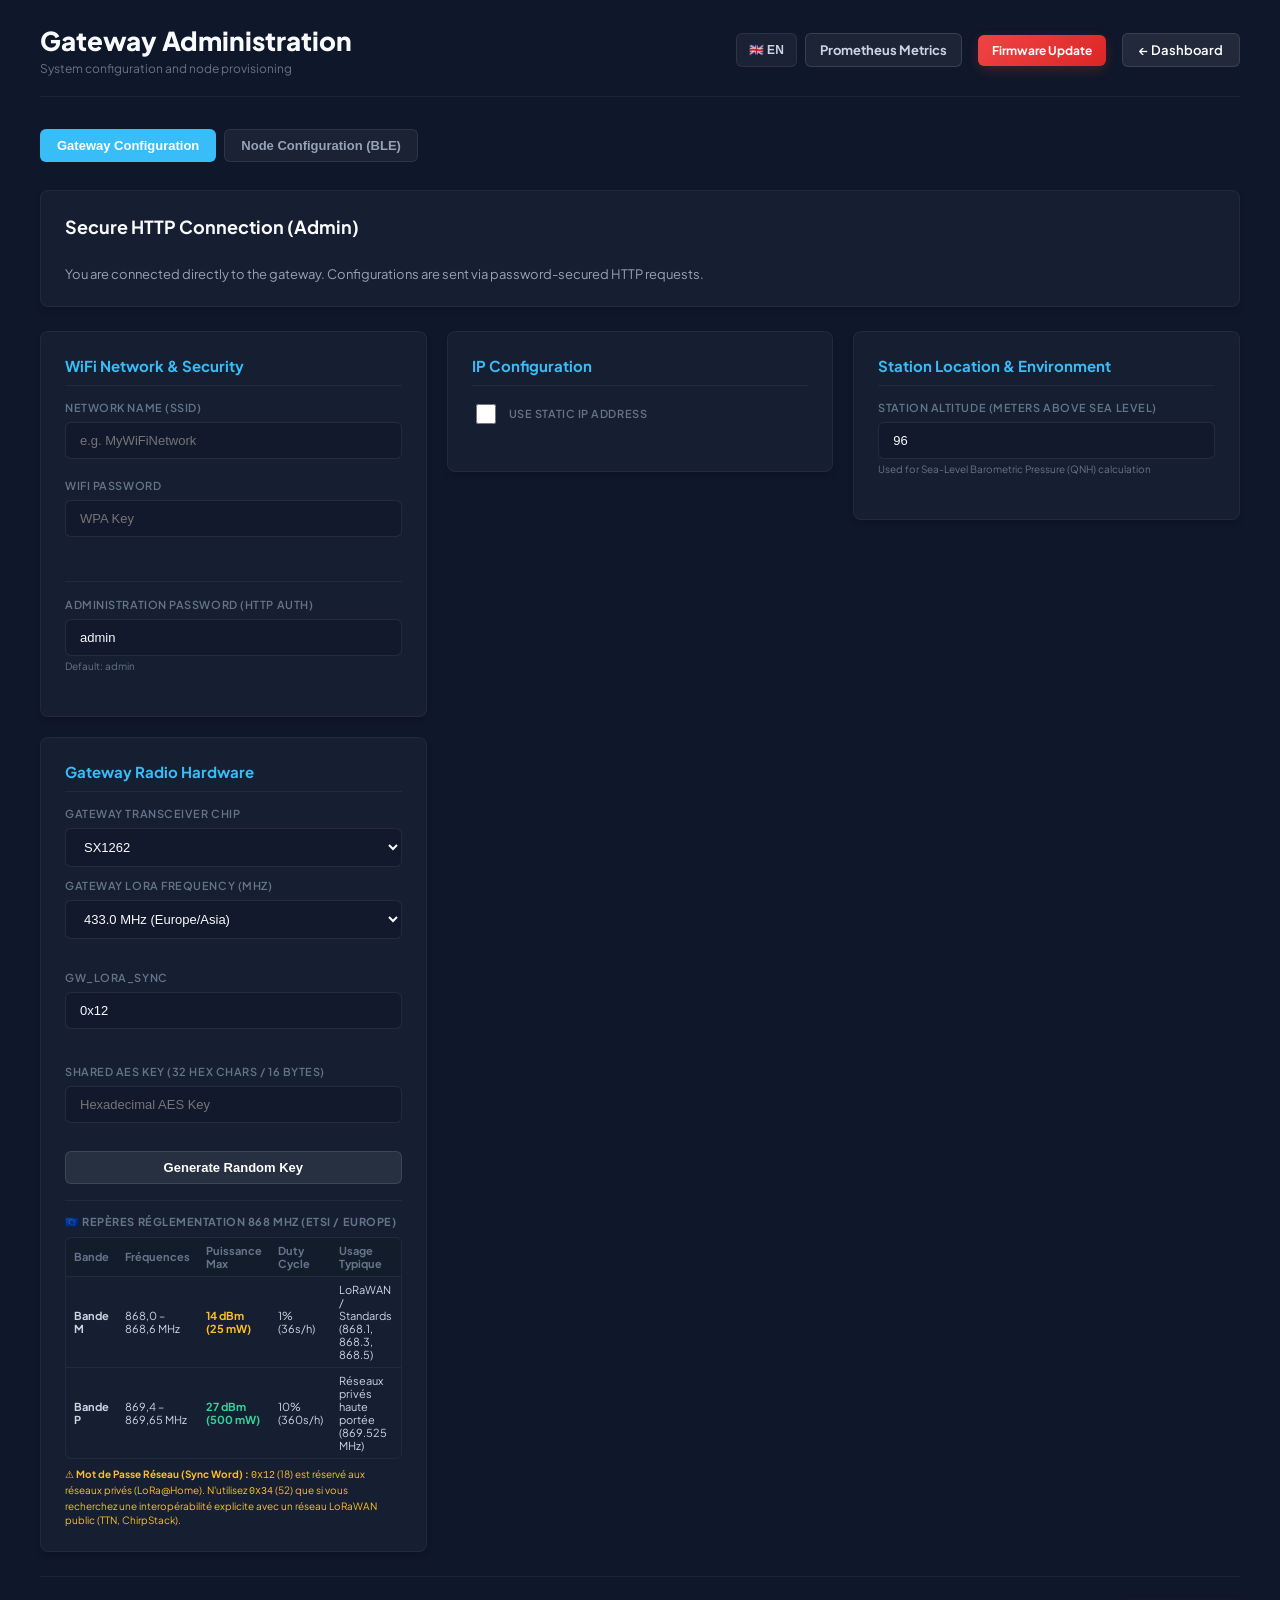
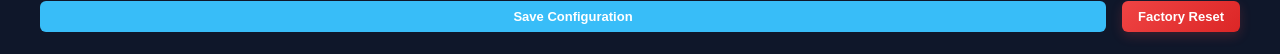
==== commit 9c55495b: "feat: add LoRa sync word to gateway status and update project branding" ====
--- a/lora-gw/html/admin.html
+++ b/lora-gw/html/admin.html
@@ -132,16 +132,60 @@
             <div class="form-group">
               <label for="gw_lora_freq" data-i18n="gw_lora_freq">Frequency (MHz)</label>
               <select id="gw_lora_freq" required>
-                <option value="433.0">433 MHz (Europe/Asia)</option>
-                <option value="868.0">868 MHz (Europe)</option>
-                <option value="915.0">915 MHz (Americas)</option>
+                <option value="433.0">433.0 MHz (Europe/Asia)</option>
+                <option value="868.1">868.1 MHz (EU868 Ch 1)</option>
+                <option value="868.3">868.3 MHz (EU868 Ch 2)</option>
+                <option value="868.5">868.5 MHz (EU868 Ch 3)</option>
+                <option value="869.525">869.525 MHz (EU868 Max Power)</option>
+                <option value="915.0">915.0 MHz (Americas)</option>
               </select>
+            </div>
+            <div class="form-group" style="margin-top:12px;">
+              <label for="gw_lora_sync" data-i18n="gw_lora_sync">Sync Word (Hex)</label>
+              <input type="text" id="gw_lora_sync" required placeholder="0x12" value="0x12">
             </div>
             <div class="form-group" style="margin-top:16px;">
               <label for="gw_aes_key" data-i18n="gw_aes_key">Shared AES Key (32 hex chars / 16 bytes)</label>
               <input type="text" id="gw_aes_key" maxlength="32" minlength="32" required placeholder="Hexadecimal AES Key">
             </div>
             <button type="button" class="btn btn-secondary" onclick="generateRandomGwKey()" style="width:100%; margin-top:8px;" data-i18n="btn_gen_key">Generate Random Key</button>
+
+            <!-- ETSI 868 MHz Regulation Reference Card -->
+            <div style="margin-top: 16px; padding-top: 14px; border-top: 1px solid var(--divider-border);">
+              <div style="font-size:11px; font-weight:700; text-transform:uppercase; color:var(--label-color); margin-bottom:8px; letter-spacing:0.05em;">🇪🇺 Repères Réglementation 868 MHz (ETSI / Europe)</div>
+              <div style="overflow-x: auto; border: 1px solid var(--divider-border); border-radius: 6px;">
+                <table style="width: 100%; border-collapse: collapse; font-size: 11px; text-align: left;">
+                  <thead>
+                    <tr style="background: rgba(0,0,0,0.12); color: var(--label-color); border-bottom: 1px solid var(--divider-border);">
+                      <th style="padding: 6px 8px;">Bande</th>
+                      <th style="padding: 6px 8px;">Fréquences</th>
+                      <th style="padding: 6px 8px;">Puissance Max</th>
+                      <th style="padding: 6px 8px;">Duty Cycle</th>
+                      <th style="padding: 6px 8px;">Usage Typique</th>
+                    </tr>
+                  </thead>
+                  <tbody style="color: var(--pill-color);">
+                    <tr style="border-bottom: 1px solid var(--divider-border);">
+                      <td style="padding: 6px 8px; font-weight:700;">Bande M</td>
+                      <td style="padding: 6px 8px;">868,0 – 868,6 MHz</td>
+                      <td style="padding: 6px 8px; color: #fbbf24; font-weight:700;">14 dBm (25 mW)</td>
+                      <td style="padding: 6px 8px;">1% (36s/h)</td>
+                      <td style="padding: 6px 8px;">LoRaWAN / Standards (868.1, 868.3, 868.5)</td>
+                    </tr>
+                    <tr>
+                      <td style="padding: 6px 8px; font-weight:700;">Bande P</td>
+                      <td style="padding: 6px 8px;">869,4 – 869,65 MHz</td>
+                      <td style="padding: 6px 8px; color: #34d399; font-weight:700;">27 dBm (500 mW)</td>
+                      <td style="padding: 6px 8px;">10% (360s/h)</td>
+                      <td style="padding: 6px 8px;">Réseaux privés haute portée (869.525 MHz)</td>
+                    </tr>
+                  </tbody>
+                </table>
+              </div>
+              <div style="font-size:10px; color:#fbbf24; margin-top:8px; line-height:1.4;">
+                ⚠️ <b>Mot de Passe Réseau (Sync Word) :</b> <code>0x12</code> (18) est réservé aux réseaux privés (LoRa@Home). N'utilisez <code>0x34</code> (52) que si vous recherchez une interopérabilité explicite avec un réseau LoRaWAN public (TTN, ChirpStack).
+              </div>
+            </div>
           </div>
         </div>
 
@@ -223,9 +267,12 @@
                 <div class="form-group">
                   <label for="lora_freq" data-i18n="lora_freq">Frequency (MHz)</label>
                   <select id="lora_freq" required>
-                    <option value="433.0">433 MHz (Europe/Asia)</option>
-                    <option value="868.0">868 MHz (Europe)</option>
-                    <option value="915.0">915 MHz (Americas)</option>
+                    <option value="433.0">433.0 MHz (Europe/Asia)</option>
+                    <option value="868.1">868.1 MHz (EU868 Ch 1)</option>
+                    <option value="868.3">868.3 MHz (EU868 Ch 2)</option>
+                    <option value="868.5">868.5 MHz (EU868 Ch 3)</option>
+                    <option value="869.525">869.525 MHz (EU868 Max Power)</option>
+                    <option value="915.0">915.0 MHz (Americas)</option>
                   </select>
                 </div>
                 <div class="form-group">
@@ -258,6 +305,7 @@
                 <div class="form-group">
                   <label for="lora_sync" data-i18n="lora_sync">Sync Word (Hex)</label>
                   <input type="text" id="lora_sync" required>
+                  <span style="font-size:10px; color:#fbbf24; display:block; margin-top:4px;">⚠️ 0x12 (18) = Réseau privé (LoRa@Home). N'utiliser 0x34 que pour LoRaWAN public.</span>
                 </div>
                 <div class="form-group">
                   <label for="lora_power" data-i18n="lora_power">TX Power (dBm)</label>
@@ -702,7 +750,7 @@
         try {
           const res = await fetch('/api/gw_config');
           const json = await res.json();
-          const formatFreq = (f) => parseFloat(f || 433.0).toFixed(1);
+          const formatFreq = (f) => { const v = parseFloat(f || 433.0); return v === 869.525 ? "869.525" : v.toFixed(1); };
           document.getElementById('gw_wifi_ssid').value = json.wifi_ssid || '';
           document.getElementById('gw_wifi_pass').value = json.wifi_pass || '';
           document.getElementById('gw_admin_pass').value = json.admin_pass || '';
@@ -712,6 +760,7 @@
           document.getElementById('gw_subnet_mask').value = json.subnet_mask || '';
           document.getElementById('gw_lora_chip').value = json.lora_chip || 2;
           document.getElementById('gw_lora_freq').value = formatFreq(json.lora_freq);
+          document.getElementById('gw_lora_sync').value = json.lora_sync || '0x12';
           document.getElementById('gw_aes_key').value = json.aes_key || '';
           document.getElementById('gw_station_alt').value = localStorage.getItem('station_altitude') || '96';
           updateGwStaticFieldsVisibility();
@@ -724,7 +773,7 @@
 
     gwPipe.setOnJson((json) => {
       if (json.aes_key) {
-        const formatFreq = (f) => parseFloat(f || 433.0).toFixed(1);
+        const formatFreq = (f) => { const v = parseFloat(f || 433.0); return v === 869.525 ? "869.525" : v.toFixed(1); };
         document.getElementById('gw_wifi_ssid').value = json.wifi_ssid || '';
         document.getElementById('gw_wifi_pass').value = json.wifi_pass || '';
         document.getElementById('gw_admin_pass').value = json.admin_pass || '';
@@ -734,6 +783,7 @@
         document.getElementById('gw_subnet_mask').value = json.subnet_mask || '';
         document.getElementById('gw_lora_chip').value = json.lora_chip || 2;
         document.getElementById('gw_lora_freq').value = formatFreq(json.lora_freq);
+        document.getElementById('gw_lora_sync').value = json.lora_sync || '0x12';
         document.getElementById('gw_aes_key').value = json.aes_key || '';
         document.getElementById('gw_station_alt').value = localStorage.getItem('station_altitude') || '96';
         updateGwStaticFieldsVisibility();
@@ -796,6 +846,7 @@
         subnet_mask: document.getElementById('gw_subnet_mask').value.trim(),
         lora_chip: parseInt(document.getElementById('gw_lora_chip').value),
         lora_freq: parseFloat(document.getElementById('gw_lora_freq').value),
+        lora_sync: document.getElementById('gw_lora_sync').value.trim(),
         aes_key: document.getElementById('gw_aes_key').value.trim()
       };
 
@@ -869,7 +920,8 @@
       if (json.aes_key) {
         document.getElementById('node_id').value = json.node_id;
         document.getElementById('node_name').value = json.node_name;
-        document.getElementById('lora_freq').value = parseFloat(json.lora_freq || 433.0).toFixed(1);
+        const formatFreq = (f) => { const v = parseFloat(f || 433.0); return v === 869.525 ? "869.525" : v.toFixed(1); };
+        document.getElementById('lora_freq').value = formatFreq(json.lora_freq);
         document.getElementById('lora_bw').value = json.lora_bw.toFixed(1);
         document.getElementById('lora_sf').value = json.lora_sf;
         document.getElementById('lora_cr').value = json.lora_cr;
--- a/lora-gw/html/style.css
+++ b/lora-gw/html/style.css
@@ -306,10 +306,16 @@
 .metric-icon.batt { color: #10b981; }
 
 .metric-value {
-  font-size: 22px;
-  font-weight: 800;
+  font-size: 20px;
+  font-weight: 700;
   color: var(--val-color);
-  letter-spacing: -0.02em;
+  letter-spacing: -0.01em;
+}
+
+.metric-value.text-val {
+  font-size: 16px;
+  font-weight: 700;
+  letter-spacing: 0;
 }
 
 .metric-unit {
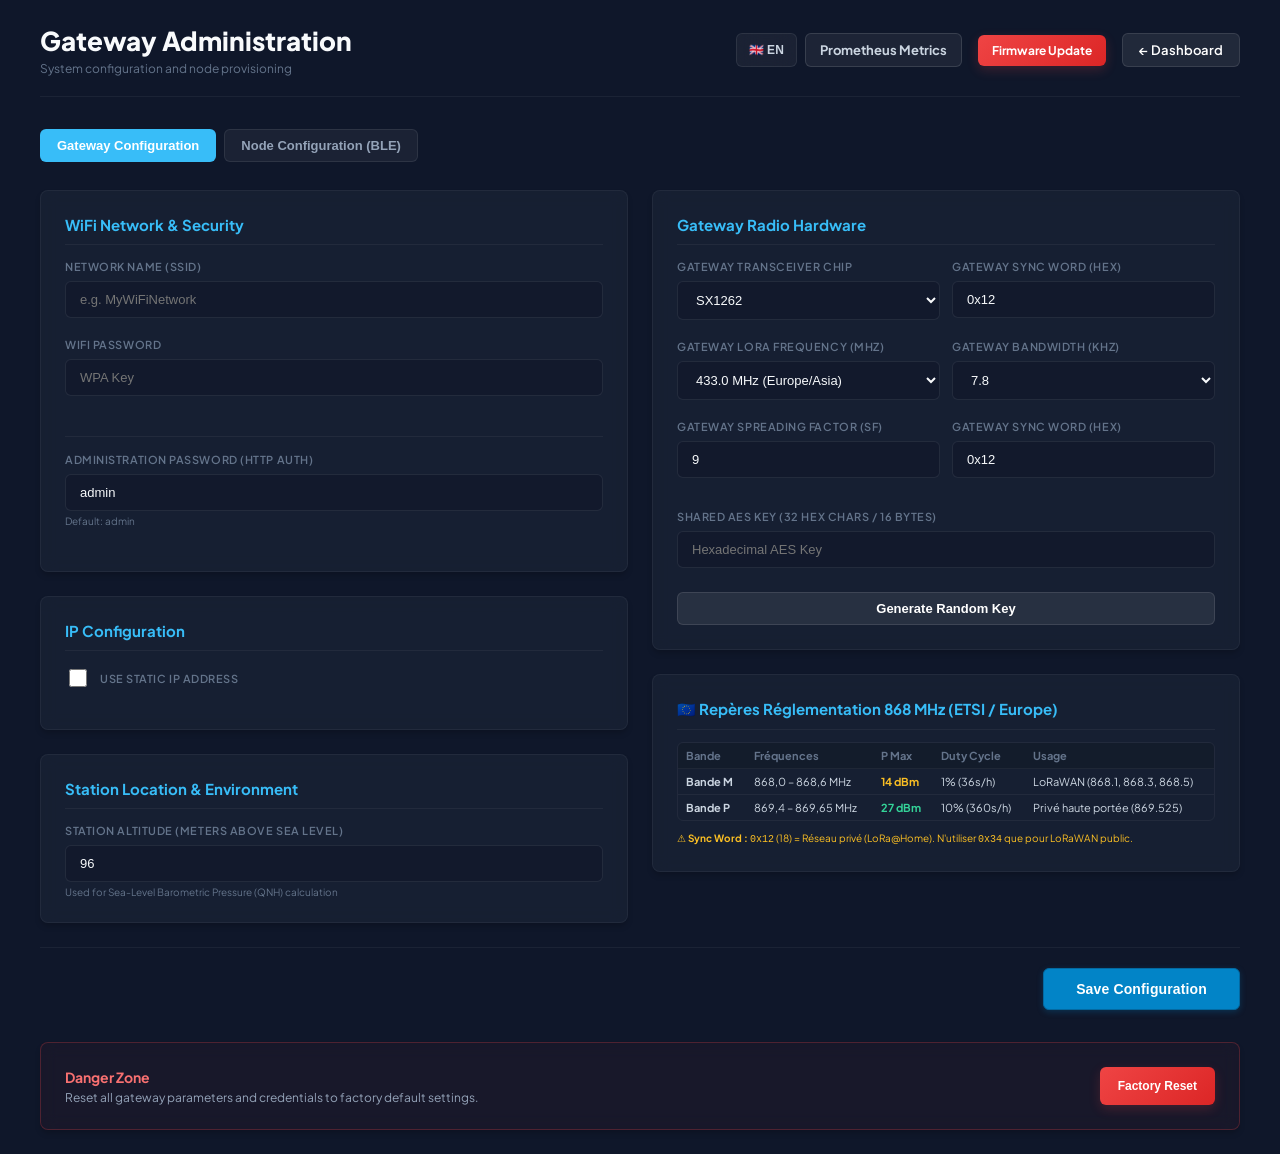
==== commit ea2e5440: "feat: add LoRa Spreading Factor (SF) and Bandwidth (BW) configuration settings to web interface and " ====
--- a/lora-gw/html/admin.html
+++ b/lora-gw/html/admin.html
@@ -67,132 +67,178 @@
           </svg>
           <span data-i18n="fetching_gw_params">Fetching gateway configuration parameters...</span>
         </div>
-        <div class="grid">
-          <!-- WiFi and Auth -->
-          <div class="stat-card">
-            <h3 style="margin-top:0; font-size: 15px; font-weight: 700; color: #38bdf8; border-bottom:1px solid rgba(255,255,255,0.05); padding-bottom:10px; margin-bottom:15px;" data-i18n="gw_sec_wifi">WiFi Network & Security</h3>
-            <div class="form-group">
-              <label for="gw_wifi_ssid" data-i18n="gw_wifi_ssid">Network Name (SSID)</label>
-              <input type="text" id="gw_wifi_ssid" required placeholder="e.g. MyWiFiNetwork">
+          <div style="display: grid; grid-template-columns: repeat(auto-fit, minmax(400px, 1fr)); gap: 24px; align-items: start;">
+            <!-- Column 1: WiFi, Security & IP -->
+            <div style="display: flex; flex-direction: column; gap: 24px;">
+              <!-- WiFi & Auth Card -->
+              <div class="stat-card">
+                <h3 style="margin-top:0; font-size: 15px; font-weight: 700; color: #38bdf8; border-bottom:1px solid var(--divider-border); padding-bottom:10px; margin-bottom:15px;" data-i18n="gw_sec_wifi">WiFi Network & Security</h3>
+                <div class="form-group">
+                  <label for="gw_wifi_ssid" data-i18n="gw_wifi_ssid">Network Name (SSID)</label>
+                  <input type="text" id="gw_wifi_ssid" required placeholder="e.g. MyWiFiNetwork">
+                </div>
+                <div class="form-group">
+                  <label for="gw_wifi_pass" data-i18n="gw_wifi_pass">WiFi Password</label>
+                  <input type="text" id="gw_wifi_pass" required placeholder="WPA Key">
+                </div>
+                <div class="form-group" style="margin-top:20px; border-top:1px solid var(--divider-border); padding-top:16px;">
+                  <label for="gw_admin_pass" data-i18n="gw_admin_pass">Administration Password (HTTP Auth)</label>
+                  <input type="text" id="gw_admin_pass" required placeholder="admin" value="admin">
+                  <span style="font-size:10px; color:#64748b; display:block; margin-top:4px;" data-i18n="gw_admin_default">Default: admin</span>
+                </div>
+              </div>
+
+              <!-- IP Settings Card -->
+              <div class="stat-card">
+                <h3 style="margin-top:0; font-size: 15px; font-weight: 700; color: #38bdf8; border-bottom:1px solid var(--divider-border); padding-bottom:10px; margin-bottom:15px;" data-i18n="gw_sec_ip">IP Configuration</h3>
+                <div class="form-group" style="display: flex; align-items: center; gap: 10px; margin-bottom: 15px;">
+                  <input type="checkbox" id="gw_use_static" style="width:18px; height:18px; cursor:pointer;">
+                  <label for="gw_use_static" style="margin-bottom:0; cursor:pointer;" data-i18n="gw_use_static">Use static IP address</label>
+                </div>
+                <div id="gw-static-ip-fields" style="display: none;">
+                  <div class="form-group">
+                    <label for="gw_local_ip" data-i18n="gw_local_ip">Local IP Address</label>
+                    <input type="text" id="gw_local_ip" placeholder="e.g. 192.168.1.100">
+                  </div>
+                  <div class="form-group">
+                    <label for="gw_gateway_ip" data-i18n="gw_gateway_ip">Default Gateway</label>
+                    <input type="text" id="gw_gateway_ip" placeholder="e.g. 192.168.1.1">
+                  </div>
+                  <div class="form-group">
+                    <label for="gw_subnet_mask" data-i18n="gw_subnet_mask">Subnet Mask</label>
+                    <input type="text" id="gw_subnet_mask" placeholder="e.g. 255.255.255.0">
+                  </div>
+                </div>
+              </div>
+
+              <!-- Altitude Card -->
+              <div class="stat-card">
+                <h3 style="margin-top:0; font-size: 15px; font-weight: 700; color: #38bdf8; border-bottom:1px solid var(--divider-border); padding-bottom:10px; margin-bottom:15px;" data-i18n="gw_sec_loc">Station Location & Environment</h3>
+                <div class="form-group" style="margin-bottom:0;">
+                  <label for="gw_station_alt" data-i18n="gw_station_alt">Station Altitude (meters above sea level)</label>
+                  <input type="number" id="gw_station_alt" min="0" max="9000" placeholder="e.g. 96" value="96" required>
+                  <span style="font-size:10px; color:#64748b; display:block; margin-top:4px;" data-i18n="gw_station_alt_desc">Used for Sea-Level Barometric Pressure (QNH) calculation</span>
+                </div>
+              </div>
             </div>
-            <div class="form-group">
-              <label for="gw_wifi_pass" data-i18n="gw_wifi_pass">WiFi Password</label>
-              <input type="text" id="gw_wifi_pass" required placeholder="WPA Key">
-            </div>
-            <div class="form-group" style="margin-top:24px; border-top:1px solid rgba(255,255,255,0.05); padding-top:16px;">
-              <label for="gw_admin_pass" data-i18n="gw_admin_pass">Administration Password (HTTP Auth)</label>
-              <input type="text" id="gw_admin_pass" required placeholder="admin" value="admin">
-              <span style="font-size:10px; color:#64748b; display:block; margin-top:4px;" data-i18n="gw_admin_default">Default: admin</span>
+
+            <!-- Column 2: LoRa Radio Hardware & ETSI Regulations -->
+            <div style="display: flex; flex-direction: column; gap: 24px;">
+              <!-- Radio Hardware Card -->
+              <div class="stat-card">
+                <h3 style="margin-top:0; font-size: 15px; font-weight: 700; color: #38bdf8; border-bottom:1px solid var(--divider-border); padding-bottom:10px; margin-bottom:15px;" data-i18n="gw_sec_hw">Gateway Radio Hardware</h3>
+                <div style="display: grid; grid-template-columns: 1fr 1fr; gap: 12px;">
+                  <div class="form-group">
+                    <label for="gw_lora_chip" data-i18n="gw_lora_chip">Gateway Transceiver Chip</label>
+                    <select id="gw_lora_chip" required>
+                      <option value="2">SX1262</option>
+                      <option value="1">SX1278</option>
+                    </select>
+                  </div>
+                  <div class="form-group">
+                    <label for="gw_lora_sync" data-i18n="gw_lora_sync">Sync Word (Hex)</label>
+                    <input type="text" id="gw_lora_sync" required placeholder="0x12" value="0x12">
+                  </div>
+                </div>
+                <div style="display: grid; grid-template-columns: 1fr 1fr; gap: 12px;">
+                  <div class="form-group">
+                    <label for="gw_lora_freq" data-i18n="gw_lora_freq">Frequency (MHz)</label>
+                    <select id="gw_lora_freq" required>
+                      <option value="433.0">433.0 MHz (Europe/Asia)</option>
+                      <option value="868.1">868.1 MHz (EU868 Ch 1)</option>
+                      <option value="868.3">868.3 MHz (EU868 Ch 2)</option>
+                      <option value="868.5">868.5 MHz (EU868 Ch 3)</option>
+                      <option value="869.525">869.525 MHz (EU868 Max Power)</option>
+                      <option value="915.0">915.0 MHz (Americas)</option>
+                    </select>
+                  </div>
+                  <div class="form-group">
+                    <label for="gw_lora_bw" data-i18n="gw_lora_bw">Bandwidth (kHz)</label>
+                    <select id="gw_lora_bw" required>
+                      <option value="7.8">7.8</option>
+                      <option value="10.4">10.4</option>
+                      <option value="15.6">15.6</option>
+                      <option value="20.8">20.8</option>
+                      <option value="31.25">31.25</option>
+                      <option value="41.7">41.7</option>
+                      <option value="62.5">62.5</option>
+                      <option value="125.0">125.0</option>
+                      <option value="250.0">250.0</option>
+                      <option value="500.0">500.0</option>
+                    </select>
+                  </div>
+                </div>
+                <div style="display: grid; grid-template-columns: 1fr 1fr; gap: 12px;">
+                  <div class="form-group">
+                    <label for="gw_lora_sf" data-i18n="gw_lora_sf">Spreading Factor (SF)</label>
+                    <input type="number" id="gw_lora_sf" min="6" max="12" value="9" required>
+                  </div>
+                  <div class="form-group">
+                    <label for="gw_lora_sync" data-i18n="gw_lora_sync">Sync Word (Hex)</label>
+                    <input type="text" id="gw_lora_sync" required placeholder="0x12" value="0x12">
+                  </div>
+                </div>
+                <div class="form-group" style="margin-top:12px;">
+                  <label for="gw_aes_key" data-i18n="gw_aes_key">Shared AES Key (32 hex chars / 16 bytes)</label>
+                  <input type="text" id="gw_aes_key" maxlength="32" minlength="32" required placeholder="Hexadecimal AES Key">
+                </div>
+                <button type="button" class="btn btn-secondary" onclick="generateRandomGwKey()" style="width:100%; margin-top:4px;" data-i18n="btn_gen_key">Generate Random Key</button>
+              </div>
+
+              <!-- ETSI 868 MHz Regulation Reference Card -->
+              <div class="stat-card">
+                <h3 style="margin-top:0; font-size: 15px; font-weight: 700; color: #38bdf8; border-bottom:1px solid var(--divider-border); padding-bottom:10px; margin-bottom:12px;">🇪🇺 Repères Réglementation 868 MHz (ETSI / Europe)</h3>
+                <div style="overflow-x: auto; border: 1px solid var(--divider-border); border-radius: 6px;">
+                  <table style="width: 100%; border-collapse: collapse; font-size: 11px; text-align: left;">
+                    <thead>
+                      <tr style="background: rgba(0,0,0,0.12); color: var(--label-color); border-bottom: 1px solid var(--divider-border);">
+                        <th style="padding: 6px 8px;">Bande</th>
+                        <th style="padding: 6px 8px;">Fréquences</th>
+                        <th style="padding: 6px 8px;">P Max</th>
+                        <th style="padding: 6px 8px;">Duty Cycle</th>
+                        <th style="padding: 6px 8px;">Usage</th>
+                      </tr>
+                    </thead>
+                    <tbody style="color: var(--pill-color);">
+                      <tr style="border-bottom: 1px solid var(--divider-border);">
+                        <td style="padding: 6px 8px; font-weight:700;">Bande M</td>
+                        <td style="padding: 6px 8px;">868,0 – 868,6 MHz</td>
+                        <td style="padding: 6px 8px; color: #fbbf24; font-weight:700;">14 dBm</td>
+                        <td style="padding: 6px 8px;">1% (36s/h)</td>
+                        <td style="padding: 6px 8px;">LoRaWAN (868.1, 868.3, 868.5)</td>
+                      </tr>
+                      <tr>
+                        <td style="padding: 6px 8px; font-weight:700;">Bande P</td>
+                        <td style="padding: 6px 8px;">869,4 – 869,65 MHz</td>
+                        <td style="padding: 6px 8px; color: #34d399; font-weight:700;">27 dBm</td>
+                        <td style="padding: 6px 8px;">10% (360s/h)</td>
+                        <td style="padding: 6px 8px;">Privé haute portée (869.525)</td>
+                      </tr>
+                    </tbody>
+                  </table>
+                </div>
+                <div style="font-size:10px; color:#fbbf24; margin-top:10px; line-height:1.4;">
+                  ⚠️ <b>Sync Word :</b> <code>0x12</code> (18) = Réseau privé (LoRa@Home). N'utiliser <code>0x34</code> que pour LoRaWAN public.
+                </div>
+              </div>
             </div>
           </div>
 
-          <!-- IP Settings -->
-          <div class="stat-card">
-            <h3 style="margin-top:0; font-size: 15px; font-weight: 700; color: #38bdf8; border-bottom:1px solid rgba(255,255,255,0.05); padding-bottom:10px; margin-bottom:15px;" data-i18n="gw_sec_ip">IP Configuration</h3>
-            <div class="form-group" style="display: flex; align-items: center; gap: 10px; margin-bottom: 20px;">
-              <input type="checkbox" id="gw_use_static" style="width:20px; height:20px; cursor:pointer;">
-              <label for="gw_use_static" style="margin-bottom:0; cursor:pointer;" data-i18n="gw_use_static">Use static IP address</label>
-            </div>
-            <div id="gw-static-ip-fields" style="display: none;">
-              <div class="form-group">
-                <label for="gw_local_ip" data-i18n="gw_local_ip">Local IP Address</label>
-                <input type="text" id="gw_local_ip" placeholder="e.g. 192.168.1.100">
-              </div>
-              <div class="form-group">
-                <label for="gw_gateway_ip" data-i18n="gw_gateway_ip">Default Gateway</label>
-                <input type="text" id="gw_gateway_ip" placeholder="e.g. 192.168.1.1">
-              </div>
-              <div class="form-group">
-                <label for="gw_subnet_mask" data-i18n="gw_subnet_mask">Subnet Mask</label>
-                <input type="text" id="gw_subnet_mask" placeholder="e.g. 255.255.255.0">
-              </div>
+          <!-- Save Configuration Action -->
+          <div style="display: flex; justify-content: flex-end; margin-top: 24px; border-top: 1px solid var(--divider-border); padding-top: 20px;">
+            <button type="submit" id="btn-save-gw-submit" class="header-btn btn-primary" style="height: 42px; font-size: 14px; padding: 0 32px; font-weight: 700; cursor: pointer;" data-i18n="btn_save_gw">Save Configuration</button>
+          </div>
+
+          <!-- Danger Zone Card -->
+          <div class="stat-card" style="margin-top: 32px; border-color: rgba(239, 68, 68, 0.25); background: rgba(239, 68, 68, 0.04);">
+            <div style="display: flex; justify-content: space-between; align-items: center; gap: 16px; flex-wrap: wrap;">
+              <div>
+                <h4 style="margin: 0; font-size: 14px; font-weight: 700; color: #f87171;">Danger Zone</h4>
+                <p style="margin: 4px 0 0 0; font-size: 12px; color: #94a3b8;">Reset all gateway parameters and credentials to factory default settings.</p>
+              </div>
+              <button type="button" class="btn btn-danger" id="btn-gw-reset" style="height: 38px; font-size: 12px; padding: 0 18px;" data-i18n="btn_factory_reset">Factory Reset</button>
             </div>
           </div>
-
-          <!-- Location & Altitude -->
-          <div class="stat-card">
-            <h3 style="margin-top:0; font-size: 15px; font-weight: 700; color: #38bdf8; border-bottom:1px solid rgba(255,255,255,0.05); padding-bottom:10px; margin-bottom:15px;" data-i18n="gw_sec_loc">Station Location & Environment</h3>
-            <div class="form-group">
-              <label for="gw_station_alt" data-i18n="gw_station_alt">Station Altitude (meters above sea level)</label>
-              <input type="number" id="gw_station_alt" min="0" max="9000" placeholder="e.g. 96" value="96" required>
-              <span style="font-size:10px; color:#64748b; display:block; margin-top:4px;" data-i18n="gw_station_alt_desc">Used for Sea-Level Barometric Pressure (QNH) calculation</span>
-            </div>
-          </div>
-
-          <!-- Gateway Hardware & Radio Card -->
-          <div class="stat-card">
-            <h3 style="margin-top:0; font-size: 15px; font-weight: 700; color: #38bdf8; border-bottom:1px solid rgba(255,255,255,0.05); padding-bottom:10px; margin-bottom:15px;" data-i18n="gw_sec_hw">Gateway Radio Hardware</h3>
-            <div class="form-group" style="margin-bottom:12px;">
-              <label for="gw_lora_chip" data-i18n="gw_lora_chip">Gateway Transceiver Chip</label>
-              <select id="gw_lora_chip" required>
-                <option value="2">SX1262</option>
-                <option value="1">SX1278</option>
-              </select>
-            </div>
-            <div class="form-group">
-              <label for="gw_lora_freq" data-i18n="gw_lora_freq">Frequency (MHz)</label>
-              <select id="gw_lora_freq" required>
-                <option value="433.0">433.0 MHz (Europe/Asia)</option>
-                <option value="868.1">868.1 MHz (EU868 Ch 1)</option>
-                <option value="868.3">868.3 MHz (EU868 Ch 2)</option>
-                <option value="868.5">868.5 MHz (EU868 Ch 3)</option>
-                <option value="869.525">869.525 MHz (EU868 Max Power)</option>
-                <option value="915.0">915.0 MHz (Americas)</option>
-              </select>
-            </div>
-            <div class="form-group" style="margin-top:12px;">
-              <label for="gw_lora_sync" data-i18n="gw_lora_sync">Sync Word (Hex)</label>
-              <input type="text" id="gw_lora_sync" required placeholder="0x12" value="0x12">
-            </div>
-            <div class="form-group" style="margin-top:16px;">
-              <label for="gw_aes_key" data-i18n="gw_aes_key">Shared AES Key (32 hex chars / 16 bytes)</label>
-              <input type="text" id="gw_aes_key" maxlength="32" minlength="32" required placeholder="Hexadecimal AES Key">
-            </div>
-            <button type="button" class="btn btn-secondary" onclick="generateRandomGwKey()" style="width:100%; margin-top:8px;" data-i18n="btn_gen_key">Generate Random Key</button>
-
-            <!-- ETSI 868 MHz Regulation Reference Card -->
-            <div style="margin-top: 16px; padding-top: 14px; border-top: 1px solid var(--divider-border);">
-              <div style="font-size:11px; font-weight:700; text-transform:uppercase; color:var(--label-color); margin-bottom:8px; letter-spacing:0.05em;">🇪🇺 Repères Réglementation 868 MHz (ETSI / Europe)</div>
-              <div style="overflow-x: auto; border: 1px solid var(--divider-border); border-radius: 6px;">
-                <table style="width: 100%; border-collapse: collapse; font-size: 11px; text-align: left;">
-                  <thead>
-                    <tr style="background: rgba(0,0,0,0.12); color: var(--label-color); border-bottom: 1px solid var(--divider-border);">
-                      <th style="padding: 6px 8px;">Bande</th>
-                      <th style="padding: 6px 8px;">Fréquences</th>
-                      <th style="padding: 6px 8px;">Puissance Max</th>
-                      <th style="padding: 6px 8px;">Duty Cycle</th>
-                      <th style="padding: 6px 8px;">Usage Typique</th>
-                    </tr>
-                  </thead>
-                  <tbody style="color: var(--pill-color);">
-                    <tr style="border-bottom: 1px solid var(--divider-border);">
-                      <td style="padding: 6px 8px; font-weight:700;">Bande M</td>
-                      <td style="padding: 6px 8px;">868,0 – 868,6 MHz</td>
-                      <td style="padding: 6px 8px; color: #fbbf24; font-weight:700;">14 dBm (25 mW)</td>
-                      <td style="padding: 6px 8px;">1% (36s/h)</td>
-                      <td style="padding: 6px 8px;">LoRaWAN / Standards (868.1, 868.3, 868.5)</td>
-                    </tr>
-                    <tr>
-                      <td style="padding: 6px 8px; font-weight:700;">Bande P</td>
-                      <td style="padding: 6px 8px;">869,4 – 869,65 MHz</td>
-                      <td style="padding: 6px 8px; color: #34d399; font-weight:700;">27 dBm (500 mW)</td>
-                      <td style="padding: 6px 8px;">10% (360s/h)</td>
-                      <td style="padding: 6px 8px;">Réseaux privés haute portée (869.525 MHz)</td>
-                    </tr>
-                  </tbody>
-                </table>
-              </div>
-              <div style="font-size:10px; color:#fbbf24; margin-top:8px; line-height:1.4;">
-                ⚠️ <b>Mot de Passe Réseau (Sync Word) :</b> <code>0x12</code> (18) est réservé aux réseaux privés (LoRa@Home). N'utilisez <code>0x34</code> (52) que si vous recherchez une interopérabilité explicite avec un réseau LoRaWAN public (TTN, ChirpStack).
-              </div>
-            </div>
-          </div>
-        </div>
-
-        <div style="display: flex; gap: 16px; margin-top: 24px; border-top: 1px solid rgba(255,255,255,0.05); padding-top: 24px;">
-          <input type="submit" value="Save Configuration" id="btn-save-gw-submit" class="btn" style="flex: 1;">
-          <button type="button" class="btn btn-danger" id="btn-gw-reset" data-i18n="btn_factory_reset">Factory Reset</button>
-        </div>
       </form>
     </div>
 
@@ -350,10 +396,21 @@
             </div>
           </div>
 
-          <div style="display: flex; gap: 16px; margin-top: 24px; border-top: 1px solid rgba(255,255,255,0.05); padding-top: 24px;">
-            <input type="submit" value="Save Node Configuration" id="btn-save-node-submit" class="btn" style="flex: 1;">
-            <button type="button" class="btn btn-secondary" id="btn-fetch-logs" onclick="fetchNodeLogs()" data-i18n="btn_fetch_logs">Fetch Diagnostic Logs 📋</button>
-            <button type="button" class="btn btn-danger" id="btn-reset" data-i18n="btn_reset_node">Factory Reset Node</button>
+          <!-- Node Action Bar -->
+          <div style="display: flex; justify-content: space-between; align-items: center; margin-top: 24px; border-top: 1px solid var(--divider-border); padding-top: 20px; flex-wrap: wrap; gap: 12px;">
+            <button type="button" class="btn btn-secondary" id="btn-fetch-logs" onclick="fetchNodeLogs()" style="height: 42px; font-size: 13px; padding: 0 16px;" data-i18n="btn_fetch_logs">Fetch Diagnostic Logs 📋</button>
+            <button type="submit" id="btn-save-node-submit" class="header-btn btn-primary" style="height: 42px; font-size: 14px; padding: 0 28px; font-weight: 700; cursor: pointer;" data-i18n="btn_save_node">Save Node Configuration</button>
+          </div>
+
+          <!-- Danger Zone Card -->
+          <div class="stat-card" style="margin-top: 32px; border-color: rgba(239, 68, 68, 0.25); background: rgba(239, 68, 68, 0.04);">
+            <div style="display: flex; justify-content: space-between; align-items: center; gap: 16px; flex-wrap: wrap;">
+              <div>
+                <h4 style="margin: 0; font-size: 14px; font-weight: 700; color: #f87171;">Danger Zone</h4>
+                <p style="margin: 4px 0 0 0; font-size: 12px; color: #94a3b8;">Reset node memory and restore factory default settings.</p>
+              </div>
+              <button type="button" class="btn btn-danger" id="btn-reset" style="height: 38px; font-size: 12px; padding: 0 18px;" data-i18n="btn_reset_node">Factory Reset Node</button>
+            </div>
           </div>
           <div id="node-log-container" style="display:none; margin-top:20px;" class="stat-card">
             <h3 style="margin-top:0; font-size:14px; color:#38bdf8;" data-i18n="node_logs_title">Node Diagnostic Logs (BLE)</h3>
@@ -401,6 +458,9 @@
         gw_sec_hw: "Gateway Radio Hardware",
         gw_lora_chip: "Gateway Transceiver Chip",
         gw_lora_freq: "Gateway LoRa Frequency (MHz)",
+        gw_lora_bw: "Gateway Bandwidth (kHz)",
+        gw_lora_sf: "Gateway Spreading Factor (SF)",
+        gw_lora_sync: "Gateway Sync Word (Hex)",
         gw_aes_key: "Shared AES Key (32 hex chars / 16 bytes)",
         btn_gen_key: "Generate Random Key",
         btn_save_gw: "Save Configuration",
@@ -475,6 +535,9 @@
         gw_sec_hw: "Matériel Radio de la Passerelle",
         gw_lora_chip: "Puce émetteur-récepteur de la passerelle",
         gw_lora_freq: "Fréquence LoRa Passerelle (MHz)",
+        gw_lora_bw: "Largeur de bande Passerelle (kHz)",
+        gw_lora_sf: "Facteur d'étalement Passerelle (SF)",
+        gw_lora_sync: "Mot de passe Réseau Passerelle (Sync Word)",
         gw_aes_key: "Clé AES partagée (32 caract. hex / 16 octets)",
         btn_gen_key: "Générer une clé aléatoire",
         btn_save_gw: "Enregistrer la configuration",
@@ -734,15 +797,10 @@
                        window.location.hostname !== '127.0.0.1';
 
     if (isHttpMode) {
-      // Hide BLE gateway connection in HTTP mode
-      const bleCard = document.querySelector('#gw-ble-container > .stat-card');
-      if (bleCard) {
-        bleCard.innerHTML = `
-          <h2 style="margin-top:0; font-size: 18px; font-weight: 700;">Secure HTTP Connection (Admin)</h2>
-          <p style="font-size: 13px; color: #94a3b8; margin-bottom: 0;">
-            You are connected directly to the gateway. Configurations are sent via password-secured HTTP requests.
-          </p>
-        `;
+      // Hide BLE gateway container in HTTP mode
+      const gwBleContainer = document.getElementById('gw-ble-container');
+      if (gwBleContainer) {
+        gwBleContainer.classList.add('hidden');
       }
       gwConfigForm.classList.remove('hidden');
 
@@ -760,6 +818,8 @@
           document.getElementById('gw_subnet_mask').value = json.subnet_mask || '';
           document.getElementById('gw_lora_chip').value = json.lora_chip || 2;
           document.getElementById('gw_lora_freq').value = formatFreq(json.lora_freq);
+          document.getElementById('gw_lora_bw').value = parseFloat(json.lora_bw || 125.0).toFixed(1);
+          document.getElementById('gw_lora_sf').value = json.lora_sf || 9;
           document.getElementById('gw_lora_sync').value = json.lora_sync || '0x12';
           document.getElementById('gw_aes_key').value = json.aes_key || '';
           document.getElementById('gw_station_alt').value = localStorage.getItem('station_altitude') || '96';
@@ -783,6 +843,8 @@
         document.getElementById('gw_subnet_mask').value = json.subnet_mask || '';
         document.getElementById('gw_lora_chip').value = json.lora_chip || 2;
         document.getElementById('gw_lora_freq').value = formatFreq(json.lora_freq);
+        document.getElementById('gw_lora_bw').value = parseFloat(json.lora_bw || 125.0).toFixed(1);
+        document.getElementById('gw_lora_sf').value = json.lora_sf || 9;
         document.getElementById('gw_lora_sync').value = json.lora_sync || '0x12';
         document.getElementById('gw_aes_key').value = json.aes_key || '';
         document.getElementById('gw_station_alt').value = localStorage.getItem('station_altitude') || '96';
@@ -846,6 +908,8 @@
         subnet_mask: document.getElementById('gw_subnet_mask').value.trim(),
         lora_chip: parseInt(document.getElementById('gw_lora_chip').value),
         lora_freq: parseFloat(document.getElementById('gw_lora_freq').value),
+        lora_bw: parseFloat(document.getElementById('gw_lora_bw').value),
+        lora_sf: parseInt(document.getElementById('gw_lora_sf').value),
         lora_sync: document.getElementById('gw_lora_sync').value.trim(),
         aes_key: document.getElementById('gw_aes_key').value.trim()
       };
@@ -922,7 +986,7 @@
         document.getElementById('node_name').value = json.node_name;
         const formatFreq = (f) => { const v = parseFloat(f || 433.0); return v === 869.525 ? "869.525" : v.toFixed(1); };
         document.getElementById('lora_freq').value = formatFreq(json.lora_freq);
-        document.getElementById('lora_bw').value = json.lora_bw.toFixed(1);
+        document.getElementById('lora_bw').value = parseFloat(json.lora_bw || 125.0).toFixed(1);
         document.getElementById('lora_sf').value = json.lora_sf;
         document.getElementById('lora_cr').value = json.lora_cr;
         document.getElementById('lora_sync').value = '0x' + json.lora_sync.toString(16);
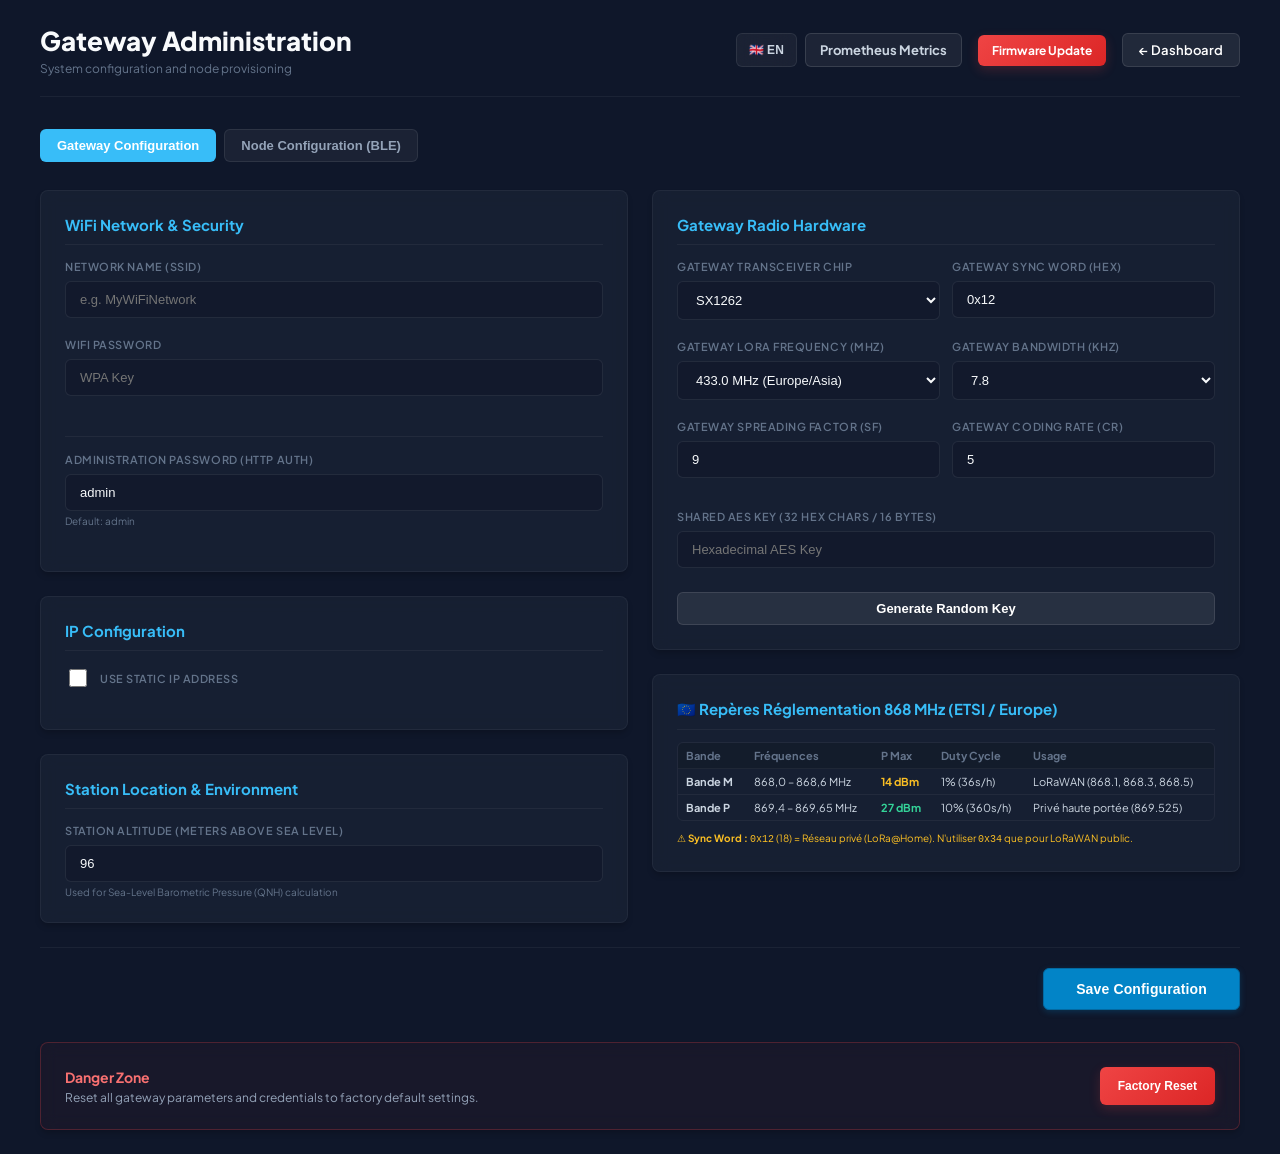
==== commit b053b5fd: "feat: add configurable LoRa coding rate setting to admin interface and radio initialization" ====
--- a/lora-gw/html/admin.html
+++ b/lora-gw/html/admin.html
@@ -174,8 +174,8 @@
                     <input type="number" id="gw_lora_sf" min="6" max="12" value="9" required>
                   </div>
                   <div class="form-group">
-                    <label for="gw_lora_sync" data-i18n="gw_lora_sync">Sync Word (Hex)</label>
-                    <input type="text" id="gw_lora_sync" required placeholder="0x12" value="0x12">
+                    <label for="gw_lora_cr" data-i18n="gw_lora_cr">Coding Rate (CR)</label>
+                    <input type="number" id="gw_lora_cr" min="5" max="8" value="5" required>
                   </div>
                 </div>
                 <div class="form-group" style="margin-top:12px;">
@@ -460,6 +460,7 @@
         gw_lora_freq: "Gateway LoRa Frequency (MHz)",
         gw_lora_bw: "Gateway Bandwidth (kHz)",
         gw_lora_sf: "Gateway Spreading Factor (SF)",
+        gw_lora_cr: "Gateway Coding Rate (CR)",
         gw_lora_sync: "Gateway Sync Word (Hex)",
         gw_aes_key: "Shared AES Key (32 hex chars / 16 bytes)",
         btn_gen_key: "Generate Random Key",
@@ -537,6 +538,7 @@
         gw_lora_freq: "Fréquence LoRa Passerelle (MHz)",
         gw_lora_bw: "Largeur de bande Passerelle (kHz)",
         gw_lora_sf: "Facteur d'étalement Passerelle (SF)",
+        gw_lora_cr: "Taux de codage Passerelle (CR)",
         gw_lora_sync: "Mot de passe Réseau Passerelle (Sync Word)",
         gw_aes_key: "Clé AES partagée (32 caract. hex / 16 octets)",
         btn_gen_key: "Générer une clé aléatoire",
@@ -820,6 +822,7 @@
           document.getElementById('gw_lora_freq').value = formatFreq(json.lora_freq);
           document.getElementById('gw_lora_bw').value = parseFloat(json.lora_bw || 125.0).toFixed(1);
           document.getElementById('gw_lora_sf').value = json.lora_sf || 9;
+          document.getElementById('gw_lora_cr').value = json.lora_cr || 5;
           document.getElementById('gw_lora_sync').value = json.lora_sync || '0x12';
           document.getElementById('gw_aes_key').value = json.aes_key || '';
           document.getElementById('gw_station_alt').value = localStorage.getItem('station_altitude') || '96';
@@ -845,6 +848,7 @@
         document.getElementById('gw_lora_freq').value = formatFreq(json.lora_freq);
         document.getElementById('gw_lora_bw').value = parseFloat(json.lora_bw || 125.0).toFixed(1);
         document.getElementById('gw_lora_sf').value = json.lora_sf || 9;
+        document.getElementById('gw_lora_cr').value = json.lora_cr || 5;
         document.getElementById('gw_lora_sync').value = json.lora_sync || '0x12';
         document.getElementById('gw_aes_key').value = json.aes_key || '';
         document.getElementById('gw_station_alt').value = localStorage.getItem('station_altitude') || '96';
@@ -910,6 +914,7 @@
         lora_freq: parseFloat(document.getElementById('gw_lora_freq').value),
         lora_bw: parseFloat(document.getElementById('gw_lora_bw').value),
         lora_sf: parseInt(document.getElementById('gw_lora_sf').value),
+        lora_cr: parseInt(document.getElementById('gw_lora_cr').value),
         lora_sync: document.getElementById('gw_lora_sync').value.trim(),
         aes_key: document.getElementById('gw_aes_key').value.trim()
       };
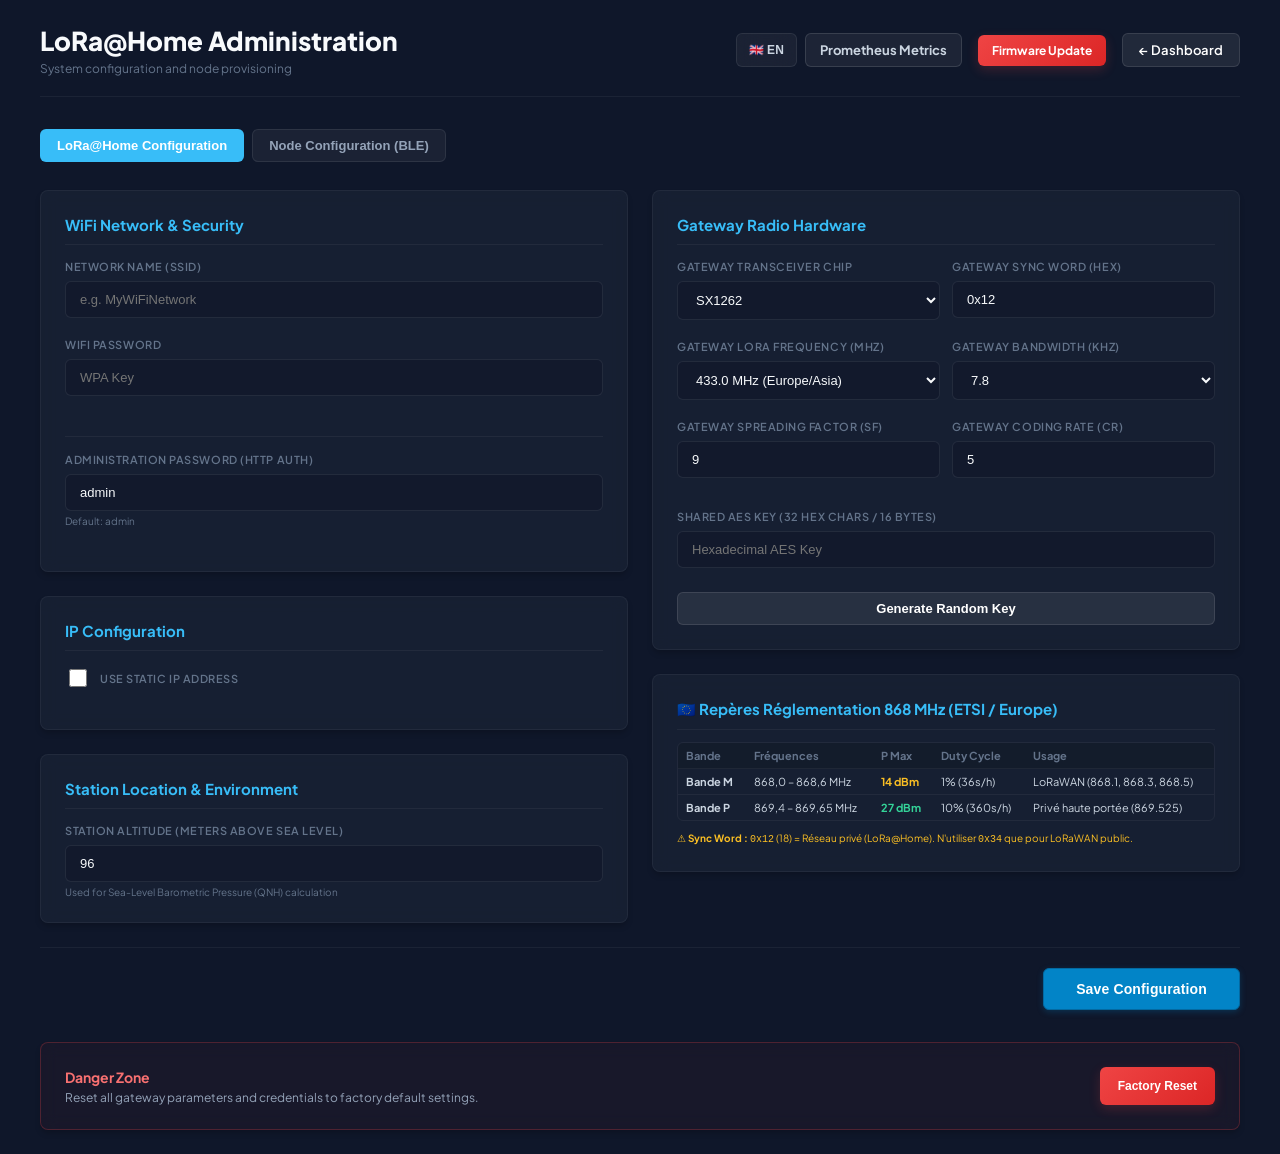
==== commit a0435934: "feat: rebrand project to LoRa@Home and add duplicate packet tracking to dashboard and metrics" ====
--- a/lora-gw/html/admin.html
+++ b/lora-gw/html/admin.html
@@ -3,14 +3,14 @@
 <head>
   <meta charset="UTF-8">
   <meta name="viewport" content="width=device-width, initial-scale=1.0">
-  <title>Administration - LoRa Gateway</title>
+  <title>Administration - LoRa@Home</title>
   <link rel="stylesheet" href="style.css">
 </head>
 <body>
   <div class="container">
     <header>
       <div>
-        <h1 data-i18n="admin_title">Gateway Administration</h1>
+        <h1 data-i18n="admin_title">Administration LoRa@Home</h1>
         <div style="font-size:12px; color:#64748b; margin-top:4px;" data-i18n="admin_subtitle">System configuration and node provisioning</div>
       </div>
       <div style="display:flex; align-items:center; gap:8px;">
@@ -424,12 +424,12 @@
   <script>
     const translations = {
       en: {
-        admin_title: "Gateway Administration",
+        admin_title: "LoRa@Home Administration",
         admin_subtitle: "System configuration and node provisioning",
         btn_metrics: "Prometheus Metrics",
         btn_ota: "Firmware Update",
         btn_back_dash: "← Dashboard",
-        tab_gw_config: "Gateway Configuration",
+        tab_gw_config: "LoRa@Home Configuration",
         tab_node_config: "Node Configuration (BLE)",
         ble_notice_title: "⚠️ Bluetooth disabled by browser (Security)",
         ble_notice_desc: "The browser requires a secure connection (HTTPS or localhost) to allow Bluetooth.<br>To use local BLE, open this page locally (double-click) or access the local IP via HTTP.",
@@ -502,12 +502,12 @@
         msg_fetching_logs: "Fetching logs from node..."
       },
       fr: {
-        admin_title: "Administration Passerelle",
+        admin_title: "Administration LoRa@Home",
         admin_subtitle: "Configuration système et avitaillement des nœuds",
         btn_metrics: "Métriques Prometheus",
         btn_ota: "Mise à jour Firmware",
         btn_back_dash: "← Tableau de bord",
-        tab_gw_config: "Configuration Passerelle",
+        tab_gw_config: "Configuration LoRa@Home",
         tab_node_config: "Configuration Nœud (BLE)",
         ble_notice_title: "⚠️ Bluetooth désactivé par le navigateur (Sécurité)",
         ble_notice_desc: "Le navigateur requiert une connexion sécurisée (HTTPS ou localhost) pour autoriser le Bluetooth.<br>Pour utiliser le BLE local, ouvrez cette page localement ou accédez à l'IP via HTTP.",
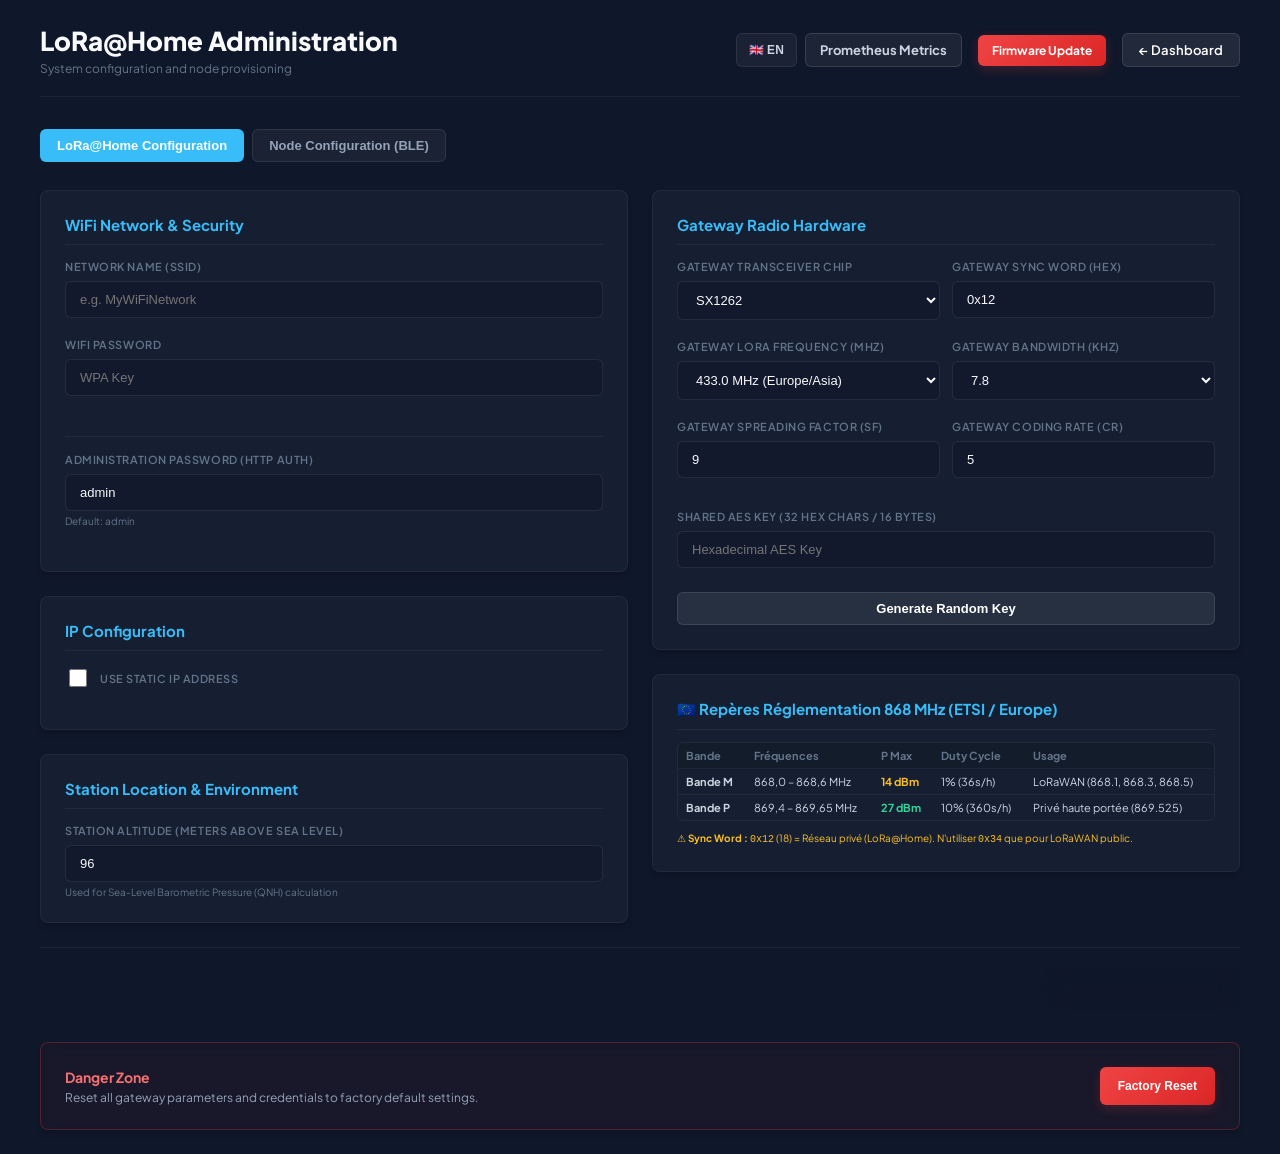
==== commit 007956a6: "feat: optimize node power consumption via single-shot sensor mode and improved sleep state handling," ====
--- a/lora-gw/html/admin.html
+++ b/lora-gw/html/admin.html
@@ -1141,12 +1141,14 @@
       if (!file) return;
       const reader = new FileReader();
       reader.onload = async (e) => {
+        let offset = 0;
+        let totalSize = 0;
         try {
           const arrayBuffer = e.target.result;
           const bytes = new Uint8Array(arrayBuffer);
-          const totalSize = bytes.length;
-          const chunkSize = 480;
-          let offset = 0;
+          totalSize = bytes.length;
+          const chunkSize = 240;
+          offset = 0;
 
           while (offset < totalSize) {
             const size = Math.min(chunkSize, totalSize - offset);
@@ -1160,12 +1162,13 @@
           }
           otaStatusLabel.innerText = "Finalizing and rebooting...";
         } catch (err) {
-          if (offset >= totalSize) {
+          if (totalSize > 0 && offset >= totalSize) {
             otaStatusLabel.innerText = "Update successful! Rebooting...";
             alert("OTA update successful! The node is rebooting.");
             resetOtaUi();
           } else {
-            alert(`Transfer error: ${err.message}`);
+            console.error("OTA Transfer Error:", err);
+            alert(`Transfer error: ${err.message || err}`);
             resetOtaUi();
           }
         }
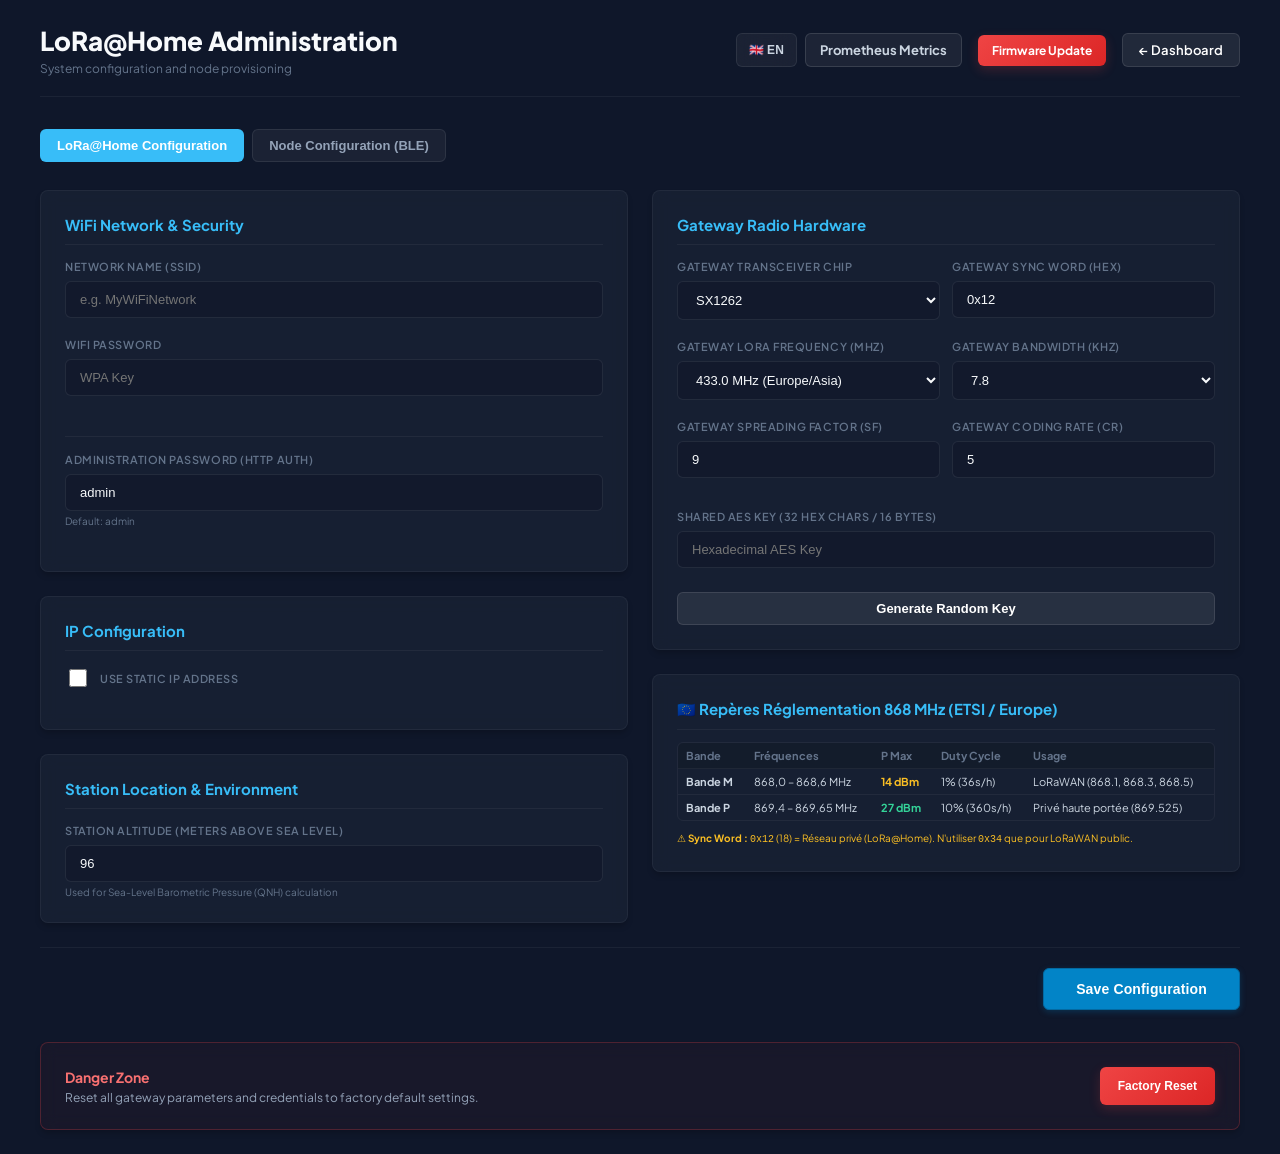
==== commit 6e0c1327: "fix: improve OTA progress reporting and sensor sampling reliability for BMP280 and INA226 devices" ====
--- a/lora-gw/html/admin.html
+++ b/lora-gw/html/admin.html
@@ -1153,16 +1153,20 @@
           while (offset < totalSize) {
             const size = Math.min(chunkSize, totalSize - offset);
             const chunk = bytes.slice(offset, offset + size);
+            offset += size;
             await pipe.sendBinary(0x02, chunk);
-            offset += size;
             const percent = Math.floor((offset / totalSize) * 100);
             otaPercent.innerText = `${percent}%`;
             otaBar.style.width = `${percent}%`;
             otaStatusLabel.innerText = `Sent: ${Math.round(offset / 1024)} / ${Math.round(totalSize / 1024)} KB`;
           }
           otaStatusLabel.innerText = "Finalizing and rebooting...";
+          alert("OTA update successful! The node is rebooting.");
+          resetOtaUi();
         } catch (err) {
-          if (totalSize > 0 && offset >= totalSize) {
+          if (totalSize > 0 && offset >= (totalSize - 480)) {
+            otaPercent.innerText = "100%";
+            otaBar.style.width = "100%";
             otaStatusLabel.innerText = "Update successful! Rebooting...";
             alert("OTA update successful! The node is rebooting.");
             resetOtaUi();
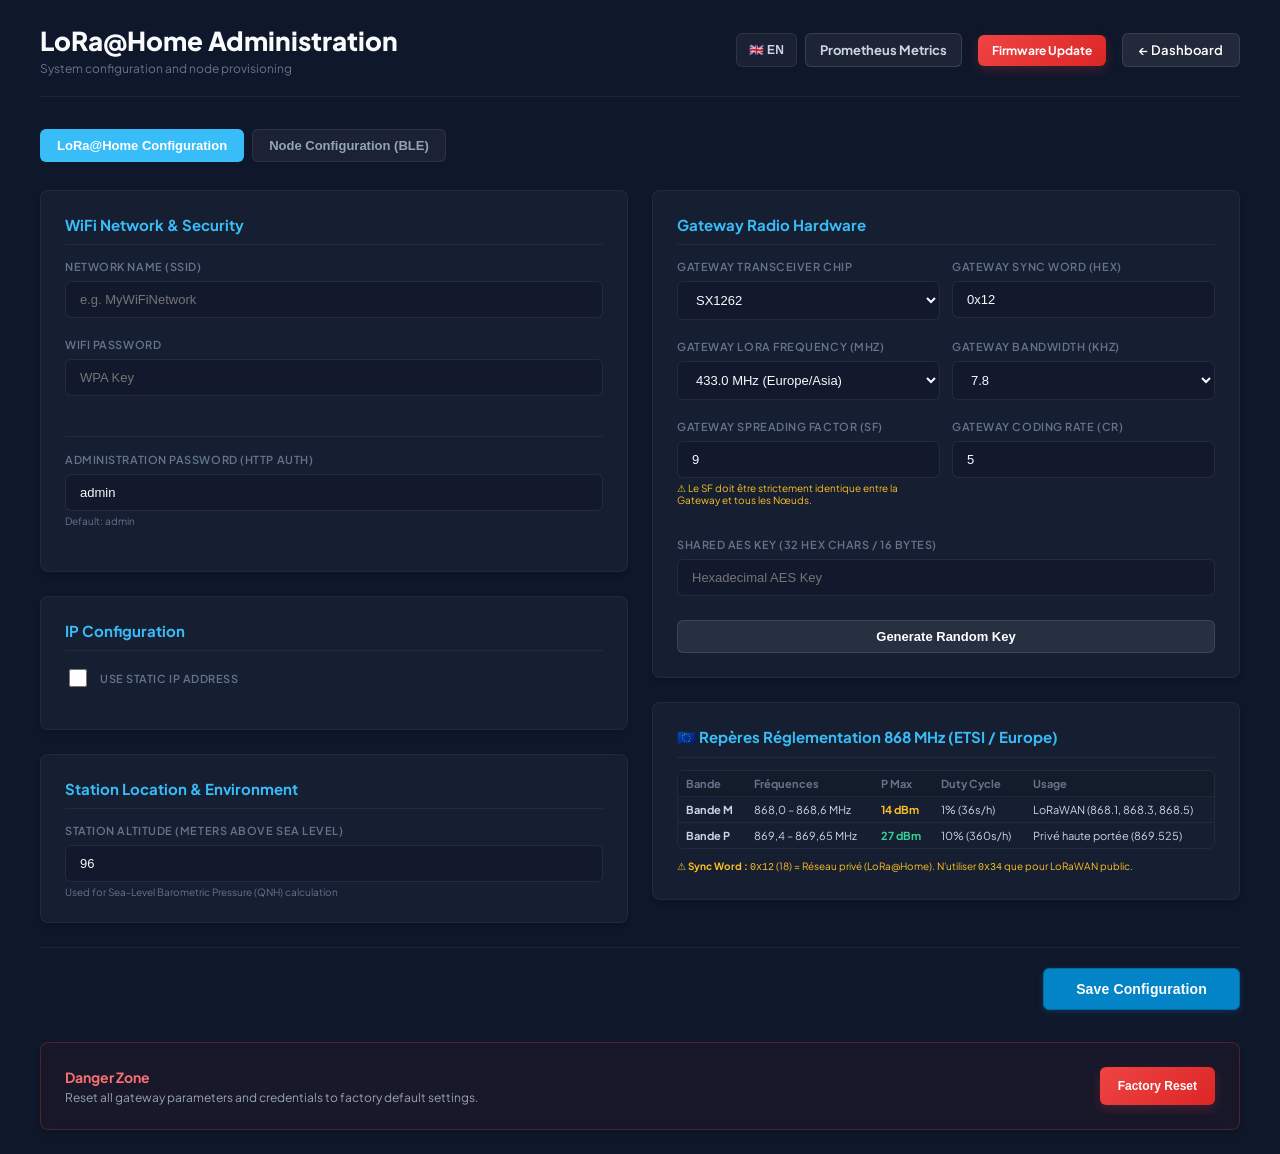
==== commit f7504e17: "feat: implement adaptive LoRa transmission power based on signal strength and increase ACK timeout w" ====
--- a/lora-gw/html/admin.html
+++ b/lora-gw/html/admin.html
@@ -172,6 +172,7 @@
                   <div class="form-group">
                     <label for="gw_lora_sf" data-i18n="gw_lora_sf">Spreading Factor (SF)</label>
                     <input type="number" id="gw_lora_sf" min="6" max="12" value="9" required>
+                    <span style="font-size:10px; color:#fbbf24; display:block; margin-top:4px;">⚠️ Le SF doit être strictement identique entre la Gateway et tous les Nœuds.</span>
                   </div>
                   <div class="form-group">
                     <label for="gw_lora_cr" data-i18n="gw_lora_cr">Coding Rate (CR)</label>
@@ -341,6 +342,7 @@
                 <div class="form-group">
                   <label for="lora_sf" data-i18n="lora_sf">Spreading Factor (SF)</label>
                   <input type="number" id="lora_sf" min="6" max="12" required>
+                  <span style="font-size:10px; color:#fbbf24; display:block; margin-top:4px;">⚠️ Le SF doit être identique à celui de la Gateway (ex: 9).</span>
                 </div>
                 <div class="form-group">
                   <label for="lora_cr" data-i18n="lora_cr">Coding Rate (CR)</label>
--- a/lora-gw/html/style.css
+++ b/lora-gw/html/style.css
@@ -1188,4 +1188,16 @@
   box-shadow: 0 0 8px rgba(239, 68, 68, 0.6);
 }
 
-
+.badge-count.has-warning {
+  background: #f59e0b;
+  color: #ffffff;
+  box-shadow: 0 0 8px rgba(245, 158, 11, 0.6);
+}
+
+.badge-count.is-normal {
+  background: rgba(16, 185, 129, 0.2);
+  color: #34d399;
+  border: 1px solid rgba(16, 185, 129, 0.3);
+}
+
+
